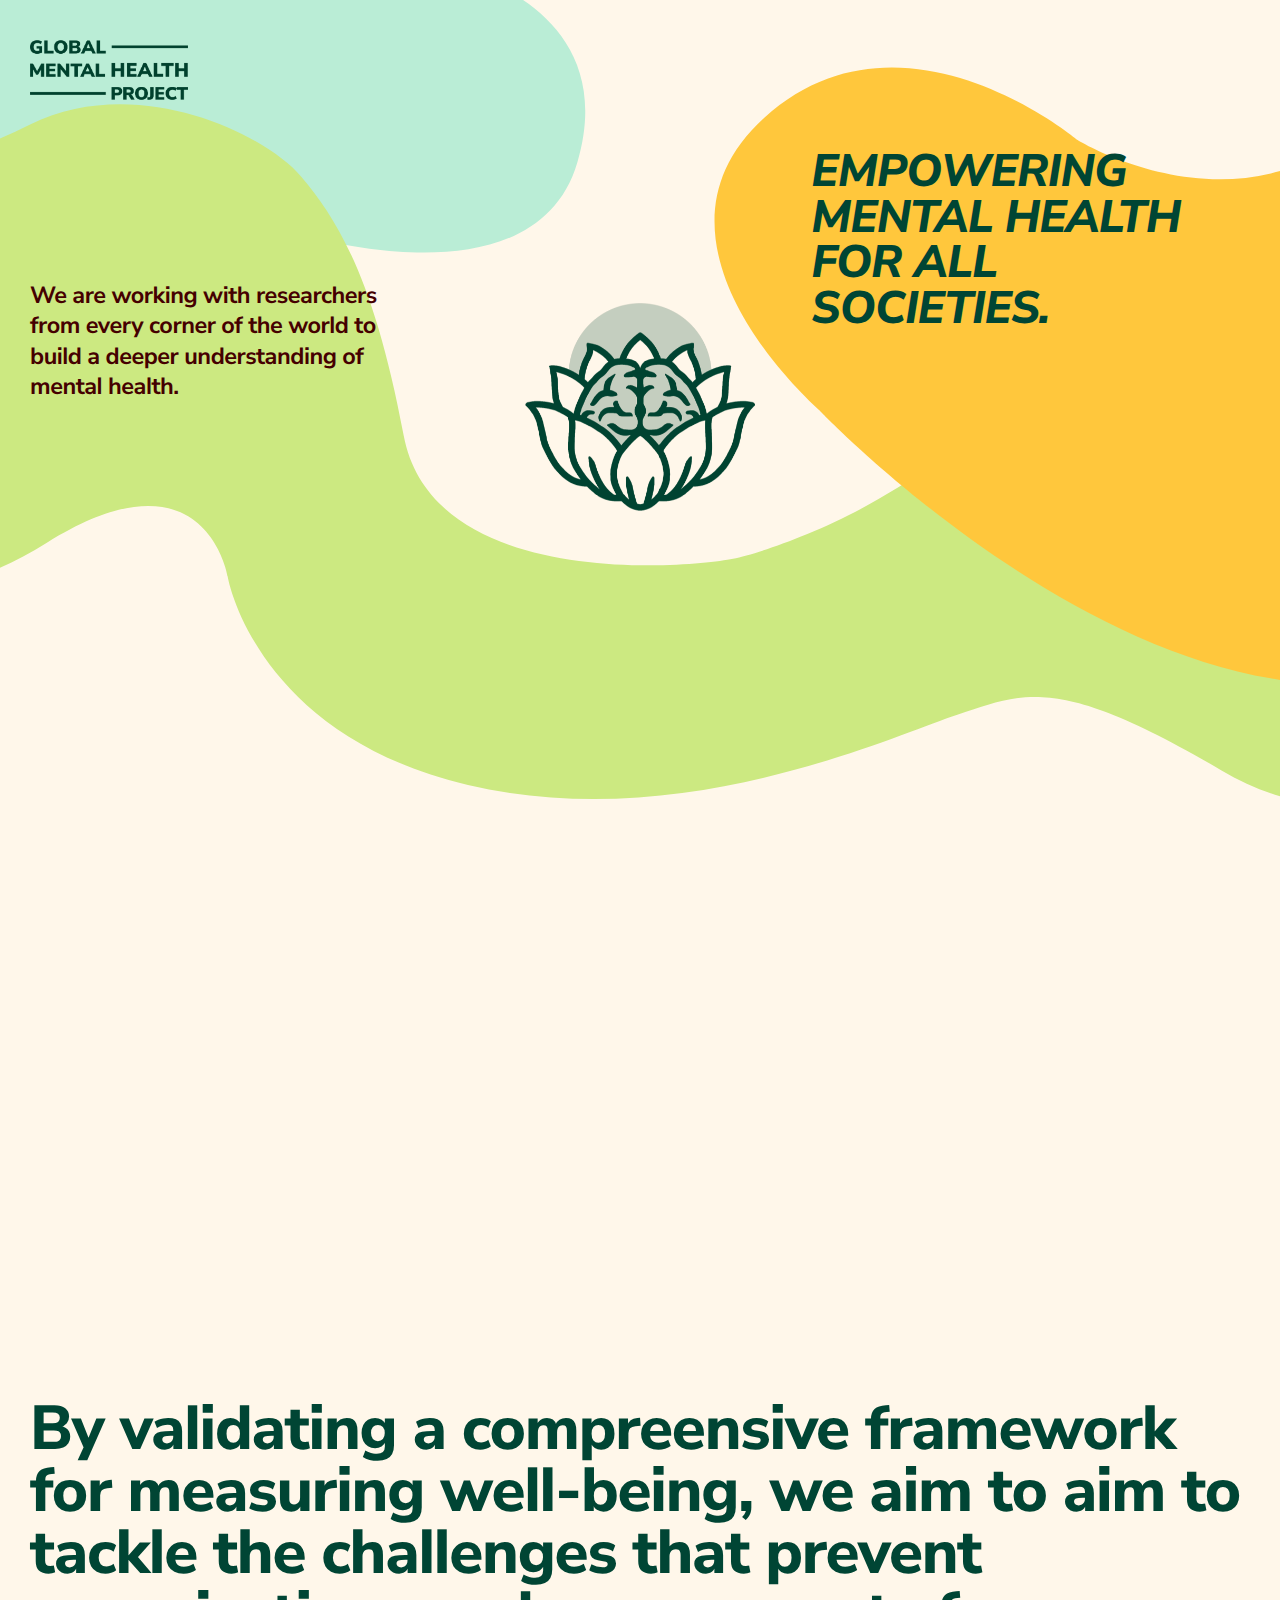
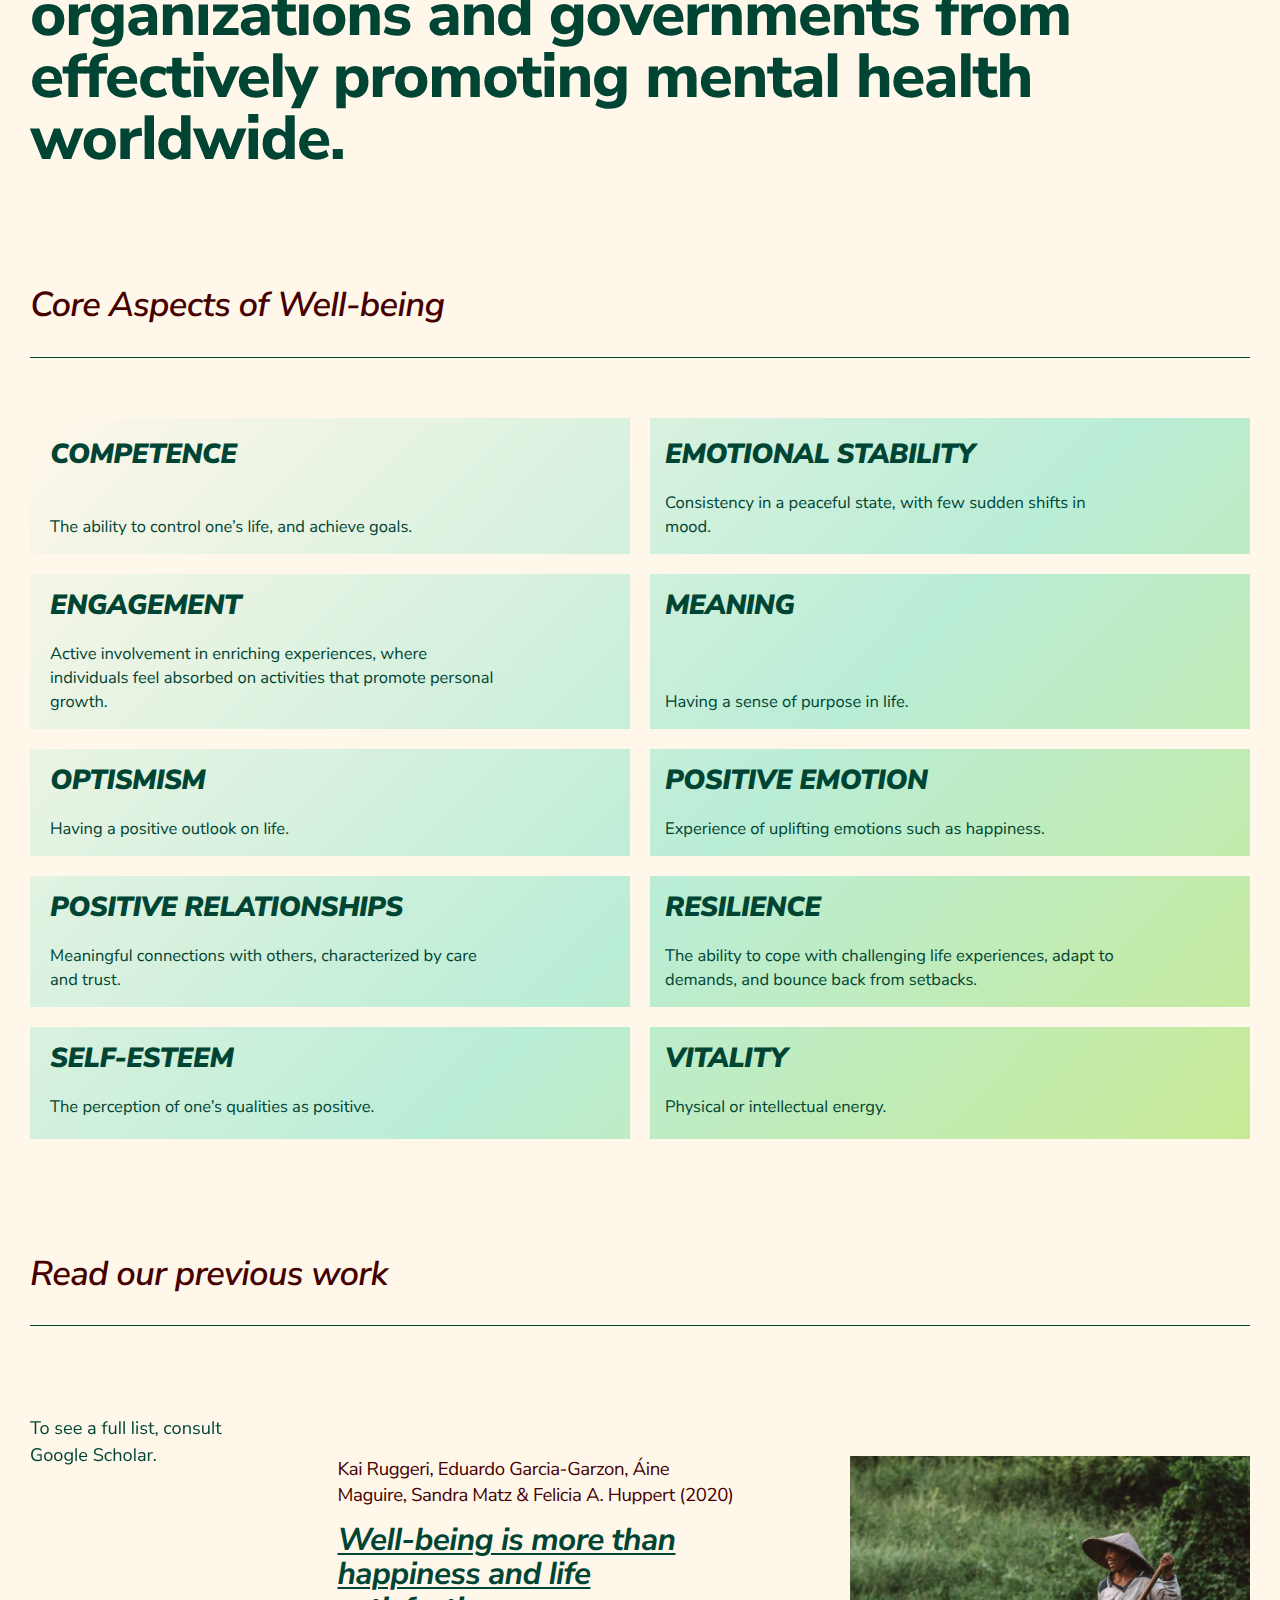
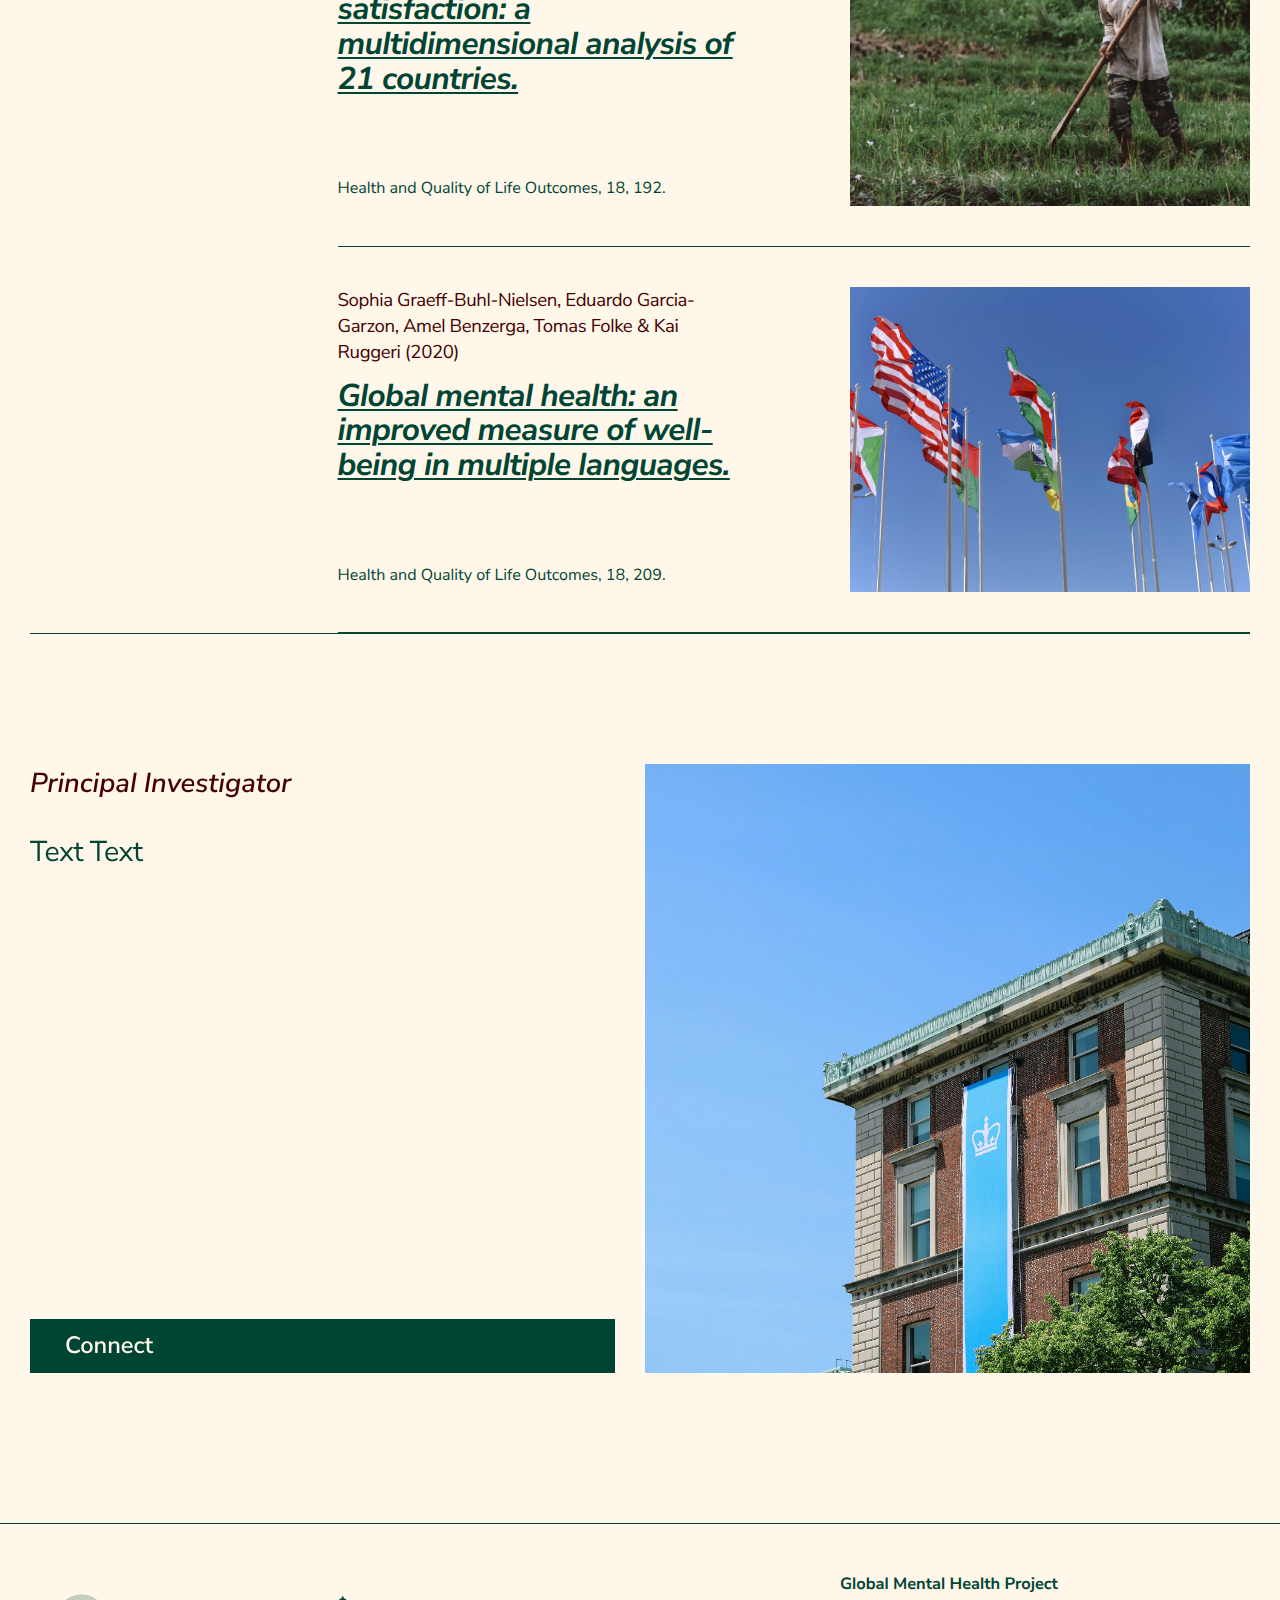
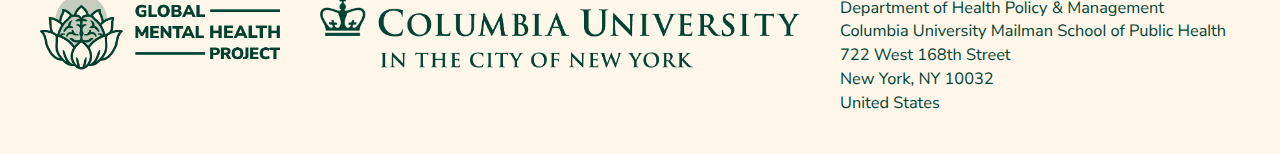
==== index.html @ bcd3b8a6 "Add files via upload" ====
<!DOCTYPE html>
<html lang="en">
<head>
<meta charset="UTF-8">
<meta name="viewport" content="width=device-width, initial-scale=1.0">
<title>GMH Project</title>
<link rel="icon" type="image/x-icon" href="favicon.ico">
<link rel="stylesheet" href="https://stackpath.bootstrapcdn.com/bootstrap/4.5.2/css/bootstrap.min.css">
<link rel="preconnect" href="https://fonts.googleapis.com">
<link rel="preconnect" href="https://fonts.gstatic.com" crossorigin>
<link href="https://fonts.googleapis.com/css2?family=Nunito+Sans:ital,opsz,wght@0,6..12,200..1000;1,6..12,200..1000&display=swap" rel="stylesheet">

<style>
a, art, body, div, figure, footer, h1, h2, header, html, img, li, nav, p, section, span, strong, ul, video {
    border: 0;
    font: inherit;
    font-size: 100%;
    margin: 0;
    padding: 0;
    vertical-align: baseline;
}

art, figure, footer, header, img, nav, section {
    display: block;
}

video {
    *zoom: 1;
    max-width: 100%;
    display: inline-block;
    *display: inline;
}

svg:not(:root) {
    overflow: hidden;
}

body {
    line-height: 1;
}

strong {
    font-weight: 700;
}

ul {
    list-style: none;
}

a {
    color: #004534;
    text-decoration: none;
}

a:hover, a:focus {
    color: #82c7a8;
    text-decoration: none;
}

html {
    --mouse-x: 0;
    --mouse-y: 0;
    --scroll-y: 0;
}

@font-face {
    font-display: auto;
    font-family: "Nunito Sans", sans-serif;
    font-style: normal;
    font-weight: 400;
}

@font-face {
    font-display: auto;
    font-family: "Nunito Sans", sans-serif;
    font-style: italic;
    font-weight: 400;
}

@font-face {
    font-display: auto;
    font-family: "Nunito Sans", sans-serif;
    font-style: normal;
    font-weight: 700;
}

@font-face {
    font-display: auto;
    font-family: "Nunito Sans", sans-serif;
    font-style: italic;
    font-weight: 700;
}

.visually-hidden {
    overflow: hidden;
    clip: rect(0 0 0 0);
    border: 0;
    height: 1px;
    margin: -1px;
    padding: 0;
    position: absolute;
    width: 1px;
}

.themew,
:root {
    --c-bg-light: #ebeae3;
    --c-bg: #fff;
    --c-border-dark: #000;
    --c-border-light: #e5e5e5;
    --c-border: #d1d1d1;
    --c-text-rbg: 0, 0, 0;
    --c-pop: #ea3d3e;
    --c-text-light: rgba(0, 0, 0, 0.54);
    --c-text-light-large: rgba(0, 0, 0, 0.42);
    --c-text: #000;
    --c-error: #ea3d3e;
}

:root {
    --rotation: 0deg;
}

*,
:after,
:before {
    box-sizing: border-box;
}

*::selection {
    color: var(--c-bg);
    background: var(--c-text);
    text-shadow: none;
}

*::-moz-selection {
    color: var(--c-bg);
    background: var(--c-text);
    text-shadow: none;
}

body {
    font-feature-settings: "ss02";
    -webkit-font-smoothing: antialiased;
    text-rendering: geometricPrecision;
    color: #004534;
    font-family: "Nunito Sans", sans-serif;
    font-size: 16px;
    line-height: 1.45;
    font-weight: 400;
}

@media (min-width: 400px) and (max-width: 1999px) {
    body {
        font-size: calc(15px + 0.25vw);
    }
}

@media (min-width: 2000px) {
    body {
        font-size: 20px;
    }
}

a[data-type="external"] {
    cursor: ne-resize;
}

.base {
    background-color: #fff7ea;
    display: -ms-flexbox;
    display: flex;
    min-height: 100vh;
    -ms-flex-direction: column;
    flex-direction: column;
    position: relative;
}

#content {
    flex-grow: 1;
    -ms-flex-positive: 1;
    outline: 0;
}

.imgi {
    width: 100%;
}

.bold_text {
    position: relative;
}

.bold_text > :last-child {
    margin-bottom: 0;
}

@media (min-width: 768px) {
    .bold_text {
        position: relative;
    }
}

.paper_sec{
    padding-left: 30px;
    padding-right: 30px;
    padding-top: 90px;
    padding-bottom: 130px;
}

@media (min-width: 768px) {
    .paper_sec{
        padding-left: 30px;
        padding-right: 30px;
    }
}

.paper_wrap {
    border-bottom: 1px solid #004534;
    margin-bottom: 10px;
    position: relative;
}

@media (min-width: 1070px) {
    .paper_wrap {
        display: grid;
        -ms-flex-align: start;
        align-items: flex-start;
        -moz-column-gap: 10px;
        column-gap: 10px;
        grid-template-columns: repeat(12, 1fr);
    }
}

.textmore {
    margin-bottom: 60px;
}

@media (min-width: 1070px) {
    .textmore {
        grid-column: 1 / span 2;
        height: -webkit-fit-content;
        height: -moz-fit-content;
        height: fit-content;
        margin-bottom: 0;
        position: sticky;
        position: -webkit-sticky;
        top: 20px;
    }
}

.footer {
    --c-bg-light: hsla(0, 0%, 100%, 0.18);
    --c-bg: #fff7ea;
    --c-border-light: hsla(0, 0%, 100%, 0.18);
    --c-border: hsla(0, 0%, 100%, 0.18);
    --c-border-dark: #004534;
    --c-text-light-large: hsla(0, 0%, 100%, 0.36);
    --c-text-rbg: 255, 255, 255;
    --c-error: #ffe72d;
    align-items: stretch;
    background-color: var(--c-bg);
    display: flex;
    flex-direction: column;
    padding: 28px 20px 30px;
    position: relative;
    margin-top: 150px;
    border-top: 1px solid var(--c-border-dark);
}

@media (min-width: 768px) {
    .footer {
        padding-bottom: 30px;
        padding-left: 30px;
        padding-right: 30px;
        padding-top: 38px;
    }
}

.footer_bottom {
    display: grid;
    padding-top: 15px;
    row-gap: 10px;
    width: 100%;
    grid-template-columns: 1fr 2fr minmax(400px, 1fr);
    gap: 40px;
    padding: 10px;
}

.grid-item {
}

.header {
    color: var(--c-text);
    font-family: "Nunito Sans", sans-serif;
    font-size: 16px;
    font-weight: 400;
    left: 0;
    line-height: 1.3;
    position: absolute;
    right: 0;
    top: 0;
    z-index: 20;
}

@media (min-width: 400px) and (max-width: 1999px) {
    .header {
        font-size: calc(15.75px + 0.0625vw);
    }
}

@media (min-width: 2000px) {
    .header {
        font-size: 17px;
    }
}

.headerx_inner {
    padding-left: 20px;
    padding-right: 20px;
    padding-top: 30px;
}

@media (min-width: 768px) {
    .headerx_inner {
        padding-left: 30px;
        padding-right: 30px;
    }
}

@media (min-width: 600px) {
    .headerx_inner {
        padding-top: 40px;
    }
}

.lim {
    height: 100%;
    width: 100%;
    object-fit: cover;
    transition: opacity 0.4s cubic-bezier(0.16, 1, 0.3, 1);
}

@media (prefers-reduced-motion: reduce) {
    .lim {
        transition: none;
    }
}

.lim.llod {
    opacity: 1;
}

.lim__wrapper {
    position: relative;
    overflow: hidden;
    line-height: 0;
}

.lim__wrapper .lim {
    position: absolute;
    top: 0;
    right: 0;
    bottom: 0;
    left: 0;
    width: 100%;
    height: 100%;
}

.lim_pcont {
    display: block;
    width: 100%;
    background-color: var(--c-bg-light);
    pointer-events: none;
    transition: opacity 0.4s cubic-bezier(0.16, 1, 0.3, 1);
}

@media (prefers-reduced-motion: reduce) {
    .lim_pcont {
        transition: none;
    }
}

.logo {
    display: flex;
    color: var(--c-pop);
    line-height: 1;
}

.lantop {
    padding-left: 20px;
    padding-right: 20px;
    padding-top: 190px;
}

@media (min-width: 1070px) {
    .lantop {
        padding-top: 190px;
    }
}

@media (min-width: 1371px) {
    .lantop {
        padding-left: 30px;
        padding-right: 30px;
    }

    .lantop.no-overline {
        padding-top: 110px;
        background-image: url(./your-image.svg);
        background-repeat: no-repeat;
        background-attachment: scroll;
        background-size: 100vw;
    }
}

@media (max-width: 1370px) {
    .lantop {
        padding-left: 30px;
        padding-right: 30px;
    }

    .lantop.no-overline {
        padding-top: 130px;
        background-image: url(./your-image.svg);
        background-repeat: no-repeat;
        background-attachment: scroll;
        background-position: center;
        -webkit-background-size: cover;
    }
}

.lantop_grid {
    align-items: flex-start;
    display: flex;
    flex-direction: column;
}

@media (min-width: 1070px) {
    .lantop_grid {
        align-items: start;
        column-gap: 10px;
        display: grid;
        grid-template-columns: repeat(13, 1fr);
    }
}

.lantop_left {
    display: flex;
    flex-direction: column;
    width: 95%;
}

@media (min-width: 1070px) {
    .lantop_left {
        grid-column: 8 / span 6;
        padding-top: 0px;
    }
}

.lantop_title {
    color: #004534;
    font-family: "Nunito Sans", sans-serif;
    font-size: 288%;
    font-weight: 800;
    letter-spacing: -0.02em;
    line-height: 1;
    padding-bottom: 5px;
    font-style: italic;
}

@media (min-width: 400px) and (max-width: 1380px) {
    .lantop_title {
        font-size: 275%;
    }
}

@media (min-width: 2000px) {
    .lantop_title {
        font-size: 331%;
    }
}

.lantop_right {
    display: flex;
    flex-direction: column;
    width: 80%;
}

@media (min-width: 1070px) {
    .lantop_right {
        grid-column: 1 / span 6;
        padding-top: 25%;
    }
}

.lantop_subtitle {
    font-family: "Nunito Sans", sans-serif;
    font-size: 155%;
    font-weight: 700;
    letter-spacing: -0.02em;
    line-height: 1.3;
    width: 90%;
    color: #450000;
}

@media (min-width: 400px) and (max-width: 1999px) {
    .lantop_subtitle {
        font-size: calc(15.5px + 0.625vw);
        padding-top: 29px;
    }
}

@media (min-width: 2000px) {
    .lantop_subtitle {
        font-size: 35px;
    }
}

@media (min-width: 768px) {
    .lantop_subtitle {
        width: 80%;
    }
}

@media (min-width: 1070px) {
    .lantop_subtitle {
        padding-top: 0.4em;
        width: 100%;
    }
}

.lantop_figure {
    margin-top: 0px;
}

@media (min-width: 768px) {
    .lantop_figure {
        margin-top: 3%;
    }
}

.lantop_img-wrapper {
    aspect-ratio: 16 / 9;
}

.paper_link {
    column-gap: 10px;
    display: flex;
    flex-direction: column;
    padding-bottom: 40px;
    padding-top: 40px;
    border-bottom: 1px solid #004534;
}

@media (min-width: 768px) {
    .paper_link {
        align-items: center;
        grid-template-columns: repeat(9, 1fr);
        display: grid;
        row-gap: 80px;
    }
}


.paper_link2 {
    column-gap: 10px;
    display: flex;
    flex-direction: column;
    padding-bottom: 40px;
    padding-top: 40px;
    border-bottom: 1px solid #004534;
}

@media (min-width: 768px) {
    .paper_link2 {
        align-items: center;
        grid-template-columns: repeat(9, 1fr);
        display: grid;
        row-gap: 80px;
    }
}

.journ_img-wrapper {
    grid-row: 1 / span 2;
    grid-column: 6 / span 4;
    height: 100%;
}

.journ_img {
    transition: transform 0.4s cubic-bezier(0.16, 1, 0.3, 1);
}

@media (prefers-reduced-motion: reduce) {
    .journ_img {
        transition: none;
    }
}

.paper_link:focus .journ_img,
.paper_link:hover .journ_img {
    transform: scale(1.05);
}

.paper_link2:focus .journ_img,
.paper_link2:hover .journ_img {
    transform: scale(1.05);
}

.authors_cont.highlight {
    margin-top: 25px;
}

@media (min-width: 768px) {
    .authors_cont {
        grid-column: 1 / span 6;
    }

    .authors_cont.highlight {
        grid-column: 1 / span 4;
        grid-row-start: 1;
        margin-top: 0;
        margin-bottom: auto;
    }
}

.authors {
    color: #450000;
    font-family: "Nunito Sans", sans-serif;
    font-size: 15px;
    letter-spacing: -0.02em;
    font-weight: 400;
    line-height: 1.4;
    padding-bottom: 15px;
}

@media (min-width: 2000px) {
    .authors {
        font-size: 26px;
    }
}

.paper_title {
    color: #004534;
    font-family: "Nunito Sans", sans-serif;
    font-size: 28px;
    font-weight: 700;
    letter-spacing: -0.02em;
    line-height: 1.1;
    text-decoration-color: rgba(0, 0, 0, 0);
    text-underline-offset: 0.1em;
    text-decoration: underline;
    transition: text-decoration-color 0.4s cubic-bezier(0.16, 1, 0.3, 1);
    font-style: italic;
    text-decoration-thickness: 2px;
}

@media (min-width: 400px) and (max-width: 1999px) {
    .paper_title {
        font-size: calc(25px + 0.75vw);
    }
}

@media (min-width: 2000px) {
    .paper_title {
        font-size: 40px;
    }
}

@media (prefers-reduced-motion: reduce) {
    .paper_title {
        transition: none;
    }
}

.paper_link:focus .paper_title,
.paper_link:hover .paper_title {
    text-decoration-color: currentColor;
}

.paper_link2:focus .paper_title,
.paper_link2:hover .paper_title {
    text-decoration-color: currentColor;
}

.journal_n {
    display: flex;
    flex-direction: row;
    margin-top: 60px;
}

@media (min-width: 768px) {
    .journal_n {
        flex-direction: column;
        grid-column: 8 / span 2;
        margin-top: 0;
    }

    .journal_n.highlight {
        grid-column: 1 / span 4;
        grid-row-start: 2;
        margin-top: auto;
    }
}

/* Eve Tease Info Location */
.journal {
    color: #004534;
    font-family: "Nunito Sans", sans-serif;
    font-size: 18px;
    line-height: 1.45;
    font-weight: 400;
}

@media (min-width: 400px) and (max-width: 1999px) {
    .journal {
        font-size: calc(14.5px + 0.125vw);
    }
}

@media (min-width: 2000px) {
    .journal {
        font-size: 18px;
    }
}

.journal {
    margin-right: 60px;
}

@media (min-width: 768px) {
    .journal {
        margin-right: 0;
        margin-bottom: 5px;
    }
}

.wellb {
    padding-left: 20px;
    padding-right: 20px;
    padding-top: 80px;
    margin-top: 65px;
}

@media (min-width: 1070px) {
    .wellb {
        padding-top: 80px;
    }
}

@media (min-width: 768px) {
    .wellb {
        padding-left: 30px;
        padding-right: 30px;
    }
}

.wellb_content {
    border-bottom: 1px solid #004534;
    padding-bottom: 30px;
}

@media (min-width: 1070px) {
    .wellb_content {
        align-items: end;
        column-gap: 10px;
        display: grid;
        grid-template-columns: repeat(12, 1fr);
    }
}

.wellb_hf {
    display: flex;
    flex-direction: column;
}

@media (min-width: 768px) {
    .wellb_hf {
        grid-column: 1 / span 7;
    }
}

.wellb_more {
    color: #450000;
    font-family: "Nunito Sans", sans-serif;
    font-size: 28px;
    font-weight: 600;
    letter-spacing: -0.02em;
    line-height: 1.2;
    font-style: italic;
}

@media (min-width: 400px) and (max-width: 1999px) {
    .wellb_more {
        font-size: calc(25px + 0.75vw);
    }
}

@media (min-width: 2000px) {
    .wellb_more {
        font-size: 28px;
    }
}


.rect_content {
    display: flex;
    display: -ms-flexbox;
    -ms-flex-direction: column;
    flex-direction: column;
    margin-top: 65px;
    row-gap: 10px;
    background: linear-gradient(-45deg, #fff7ea, #f9bdac, #ffc73b, #f5e65b, #f9cddc, #cce981, #baedd6, #fff7ea);
    background-size: 400% 400%;
    animation: gradient 15s ease infinite;
}

@keyframes gradient {
  0% {
    background-position: 0% 50%;
  }
  50% {
    background-position: 100% 50%;
  }
  100% {
    background-position: 0% 50%;
  }
}

@media(min-width: 1381px) {
    .rect_content {
        display:grid;
        gap: 10px;
        grid-template-columns: repeat(5,1fr)
    }
}

@media(max-width: 1380px) {
    .rect_content {
        display:grid;
        gap: 10px;
        grid-template-columns: repeat(2,1fr)
    }
}

.rect_area {
    display: -ms-flexbox;
    display: flex;
    -ms-flex-direction: column;
    flex-direction: column;
    padding: 20px;
    outline: 15px solid #fff7ea;
}

@media(min-width: 768px) {
    .rect_area {
        padding:30px
    }
}

.rect_area_text,.rect_area_title {
    max-width: 500px;
    width: 90%
}

.rect_area_text a,.rect_area_title a {
    text-decoration: underline
}

@media(min-width: 1070px) {
    .rect_area_text,.rect_area_title {
        width:80%
    }
}

.bimg-wrapper,.bimage {
    height: 100%
}

.rect_area_title {
    color: #004534;
    font-family: "Nunito Sans", sans-serif;
    font-size: 28px;
    letter-spacing: -.02em;
    line-height: 1.2;
    font-weight: 900;
    text-transform: uppercase;
    font-style: italic;
    margin-bottom: auto;

}

@media(min-width: 400px)and (max-width:1999px) {
    .rect_area_title {
        font-size:calc(25px + .75vw)
    }
}

@media(min-width: 2000px) {
    .rect_area_title {
        font-size:calc(25px + .75vw)
    }
}

@media(min-width: 1070px) {
    .rect_area_title {
    }
}

.rect_area_text {
    color: #004534;
    font-family: "Nunito Sans", sans-serif;
    font-size: 16px;
    font-weight: 400;
    line-height: 1.45;
    margin-top: 20px
}

@media(min-width: 400px)and (max-width:1999px) {
    .rect_area_text {
        font-size:calc(15.75px + .0625vw)
    }
}

@media(min-width: 2000px) {
    .rect_area_text {
        font-size:17px
    }
}

.container_lotus {
        position: relative;
        overflow: visible; 
        padding-bottom: 5%;
        display: flex;
        justify-content: center; 
        align-items: flex-start;
        padding-top: calc(10px + 8.1vw);
    }

.container_lotus2 {
        display: none;
    }

@media(max-width: 1533px) {
    .lantop_figure {
        margin-top: 0px;
    }
    .wellb {
        margin-top: 35px;
    }
    .rect_content {
        margin-top: 40px;
    }
    .rect_area_title {
        font-size: calc(18px + .75vw);
    }

    .rect_area {
        padding: 20px;
    } 
    .authors {
        font-size: calc(9px + .75vw);
    }
    .paper_title {
        font-size: calc(22px + .75vw);
    }

    .lantop.no-overline {
        padding-top: 160px;
    }
} 

@media(max-width: 1380px) {
    .paper_sec{
        padding-bottom: 100px;

    }

    .lantop_figure {
        margin-top: -15px;
    }
    .higlight_text_bold {
        margin-top: 85px;
    }
    .wellb {
        margin-top: 35px;
    }
    .rect_content {
        margin-top: 40px;
    }
    .authors {
        font-size: calc(9px + .75vw);
    }
    .paper_title {
        font-size: calc(22px + .75vw);
    }

    .lantop.no-overline {
        padding-top: 150px;
    }

    .footer_bottom-links {
        flex-direction: column;
    }
    .lantop.no-overline {
        background-image: url(./your-image2.svg);
        background-position: top;
        background-size: 100vw;
    }
    .container_lotus {
        padding-bottom: 0px;
        padding-top: calc(0px + 6vw);

    }
    .element-lotus {
        height: 360px;
    }
    .lantop_title {
        padding-left: 10%;
        font-size: 250%;
    }
    

}

@media(max-width: 990px) {

.lantop_figure {
    margin-top: 0px;
}

.lantop_left {
    width: 100%;
    margin-top: 0px;
}
.lantop_title {
    padding-left: 0px;
}
.container_lotus {
    padding-top: 0px;
    padding-bottom: 0px;
    display: none !important;
}
.container_lotus2 {
    padding-top: 0px;
    padding-bottom: 0px;
    display: initial;
    margin-left: auto;
    margin-right: auto;
}
.element-lotus {
    width: calc(18vw);
    height: 258px;

}

.paper_sec{
    padding-top: 56px;

}

.lantop_grid {
    align-items: normal;
    flex-direction: column-reverse;
}
.lantop.no-overline {
    padding-top: 5px;
}
.lantop_right {
    width:100%;
    margin-bottom: 67px;
    margin-top: -2px;
}

.lantop.no-overline {
    background-image: url(./your-image2.svg);
}

}

.animation {
    backface-visibility: hidden;
    will-change: transform;
    transition: transform .6s ease-in-out;
    animation-duration: 8s !important;
    animation-iteration-count: infinite;
    animation-timing-function: ease-in-out;
    animation-delay: 1.2s;
    transition-delay: .3s !important;
    vertical-align: top;
    display: block;
    position: relative;
}

.element-lotus {
    z-index: 2;
    width: calc(18vw);
}

.element-lotus2 {
}

@media(max-width: 1440px) {
    .element-lotus2  {
        width:100%;
    }
}

@media(max-width: 1149px) {
    .element-lotus2  {
        
    }

    .footer_bottom  {
        
    grid-template-columns: 1fr 1fr;
}
}

@media(max-width: 1178px) {
    .element-lotus2  {
        width: calc(50vw);
        
    }

    .footer_bottom  {
        
    display: block;
    margin-bottom: 30px;

}
.grid-item  {
        
    padding-top: 30px;
    text-align: center;
        
    }
}

.element-lotus.active {
    animation-name: floating;
    animation-duration: 7s;
    animation-iteration-count: infinite;
    animation-timing-function: ease-in-out;
    transform: none; 
}
.animation.right {

}
.animation.active {
    opacity: 1;
}
@media (min-width: 1700px) {
    .banner-animation .right {
    }
}

.footer_content-bottom {
    font-size: 90%;
}

.ct-block {
    -ms-flex-align: start;
    align-items: start;
    grid-column-gap: 10px;
    display: grid;
    grid-template-columns: repeat(2,1fr);
    margin-bottom: var(--block-spacing-mobile);
    margin-top: var(--block-spacing-mobile);
    z-index: 2;
    position: relative;
    margin-top: 0px;
}


.ct-block:first-child {
    margin-top: 0
}
.ct-blockb:first-child {
    margin-top: 0
}
.ct-block:last-child {
    margin-bottom: 0
}
	.ct-blockb:last-child {
    margin-bottom: 0
}

.ct-block.alignbleed,.ct-block.alignfull,.ct-block.alignleft,.ct-block.alignright,.ct-block.aligntext {
    clear: both
}

.ct-block.alignbleed {
    margin-left: -20px;
    margin-right: -20px;
    max-width: none;
    position: relative
}

@media(min-width: 768px) {
    .ct-block.alignbleed {
        margin-left:-30px;
        margin-right: -30px
    }
}

.ct-block.alignfull {
    max-width: none;
    position: relative;
    padding-left: 30px;
    padding-right: 30px;
    padding-top: 20px;
    margin-bottom:0px;
    margin-top: 0px;
    color: #004534;
}
.ct-block.alignfulla {
    max-width: none;
    position: relative;
    margin-bottom:0px;
}

.ct-block.alignfullb {
    max-width: none;
    position: relative;
    padding-left: 30px;
    padding-right: 30px;
    padding-top: 50px;
    padding-bottom: 100px;
    background-color: #fff7ea;
    margin-bottom:0px;
}
.ct-block.alignfullb>* {
    grid-column-end: 3;
    grid-column-start: 1
}
.ct-block.alignfull>* {
    grid-column-end: 3;
    grid-column-start: 1
}

@media(min-width: 1070px) {
    .ct-block.alignfull>* {
        grid-column-end:13;
        grid-column-start: 1
    }
}
@media(max-width: 755px) {
.ct-block.alignfull {
	padding-top: 50px;
        padding-bottom: 70px;
	padding-left: 21px;
	padding-right:21px;
}
	}
    

@media (max-width: 700px) {
    .element-lotus {
        width: calc(22vw);
        height: 195px;

    }
    .higlight_text_bold {
        margin-top: 60px;

    }
    .wellb {
        margin-top: 0px;
        padding-top: 9px;

    }
    .ct-block.alignfull {
        padding-top: 11px;

    }
    .paper_sec{
        padding-top: 35px;
        padding-bottom: 70px;

    }
    .authors {
        font-size: calc(12px + .75vw);

    }
    .footer {
        margin-top: 40px;
    }

}


.bconnet {
    margin-right: 40px;
    position: relative;
    -ms-transform: translateX(15px);
    transform: translateX(15px);
    transition: transform .4s cubic-bezier(.16,1,.3,1);
    z-index: 1;
    padding-left: 10px;

}

@media(prefers-reduced-motion:reduce) {
    .bconnet {
        transition: none
    }
}

.bconnectlink:focus .bconnet,.bconnectlink:hover .bconnet {
    -ms-transform: translateX(0);
    transform: translateX(0)
}


.bconnectlinks {

}

@media(min-width: 1070px) {
    .bconnectlinks {
        margin-right:20px;
        margin-top: auto
    }
}

.bconnectlinks.one-link {
    border-top: 0
}

.bconnectlink {
    -ms-flex-align: baseline;
    align-items: baseline;
    border-bottom: 0px solid var(--c-text);
    color: #fff7ea;
    display: -ms-flexbox;
    display: flex;
    font-family: "Nunito Sans", sans-serif;
    font-size: 150%;
    font-weight: 600;
    line-height: 1.45;
    padding: 10px;
    position: relative;
    transition: background-color .4s cubic-bezier(.16,1,.3,1),color .4s cubic-bezier(.16,1,.3,1);
    background-color: #004534;
}

@media(prefers-reduced-motion:reduce) {
    .bconnectlink {
        transition: none
    }
}

@media(min-width: 400px)and (max-width:1999px) {
    .bconnectlink {
        font-size:130%
    }
}

@media(min-width: 2000px) {
    .bconnectlink {
        font-size:130%
    }
}

.bconnectlink:after {
    background-color: #baedd6;
    bottom: -1px;
    content: "";
    left: 0;
    position: absolute;
    right: 0;
    top: -1px;
    -ms-transform: scaleY(0);
    transform: scaleY(0);
    -ms-transform-origin: center bottom;
    transform-origin: center bottom;
    transition: transform .4s cubic-bezier(.16,1,.3,1);
    z-index: 0
}

@media(prefers-reduced-motion:reduce) {
    .bconnectlink:after {
        transition: none
    }
}

.bconnectlink:focus,.bconnectlink:hover {
    color: #004534;
}

.bconnectlink:focus:after,.bconnectlink:hover:after {
    -ms-transform: scaleY(100%);
    transform: scaleY(100%)
}

.bconnectlink-text {
    margin-right: 40px;
    position: relative;
    -ms-transform: translateX(15px);
    transform: translateX(15px);
    transition: transform .4s cubic-bezier(.16,1,.3,1);
    z-index: 1;
    padding-left: 10px;

}

@media(prefers-reduced-motion:reduce) {
    .bconnectlink-text {
        transition: none
    }
}

.bconnectlink:focus .bconnectlink-text,.bconnectlink:hover .bconnectlink-text {
    -ms-transform: translateX(0);
    transform: translateX(0)
}

.textpi {
    color: var(--c-text);
    font-family: "Nunito Sans", sans-serif;
    font-size: 90%;
    font-weight: 400;
    letter-spacing: -.02em;
    margin-bottom: 65px;
    line-height: 1.3;
    margin-top: 35px;
    color: #004534;

}

@media(min-width: 400px)and (max-width:1999px) {
    .textpi {
        font-size:calc(19px + .75vw)
    }
}

@media(min-width: 2000px) {
    .textpi {
        font-size:35px
    }
}

@media(min-width: 1070px) {
    .textpi {
        margin-bottom:120px;
        max-width: 600px;
        width: 80%;
        margin-top: 30px;
    }
}


.textpi_title {
    color: #450000;
    font-family: "Nunito Sans", sans-serif;
    font-size: 28px;
    font-weight: 600;
    line-height: 1.45;
    font-style: italic;
}

@media(min-width: 400px)and (max-width:1999px) {
    .textpi_title {
        font-size:150%
    }
}

@media(min-width: 2000px) {
    .textpi_title {
        font-size:150%
    }
}

.bpi_lef {
    display: -ms-flexbox;
    display: flex;
    flex-direction: column;
    -ms-flex-direction: column;
    margin-bottom: 20px
}

@media(min-width: 768px) {
    .bpi_lef {
        margin-bottom:30px
    }
}

@media(min-width: 1070px) {
    .bpi_lef {
        margin-bottom:0
    }
}


.bpi_area {
    display: -ms-flexbox;
    display: flex;
    -ms-flex-direction: column;
    flex-direction: column
}

@media(min-width: 1070px) {
    .bpi_area {
        -moz-column-gap:10px;
        column-gap: 10px;
        display: grid;
        grid-template-columns: repeat(2,1fr)
    }
}


.paper_grid {
    display: -ms-flexbox;
    display: flex;
    -ms-flex-direction: column;
    flex-direction: column;
    gap: 10px
}

.paper_grid.list {
    gap: 0
}

@media(min-width: 600px) {
    .paper_grid {
        grid-gap:10px;
        display: grid;
        grid-template-columns: repeat(2,1fr)
    }

    .paper_grid.list {
        display: -ms-flexbox;
        display: flex;
        -ms-flex-direction: column;
        flex-direction: column;
        gap: 0
    }
}

@media(min-width: 1070px) {
    .paper_grid {
        grid-column:4/span 9
    }
}

@media(min-width: 1200px) {
    .paper_grid {
        grid-template-columns:repeat(3,1fr)
    }
}

.textmore_t:not(:first-child) {
    margin-top: 25px
}


.higlight_text_bold-link:focus.default,.higlight_text_bold-link:hover.default {
    --c-bg-light: #ea3d3e;
    --c-bg: #baedd6;
    --c-text: #0045348;
    --c-pop: #fab066;
    --c-border-dark: #ffc7c8;
    --c-border: rgba(234,61,62,.5);
    --c-border-light: rgba(234,61,62,.2);
    --c-text-light: rgba(255,199,200,.69);
    -webkit-text-decoration-color: var(--c-bg-light);
    text-decoration-color: var(--c-bg-light)
}

.higlight_text_bold-link:focus.starter,.higlight_text_bold-link:hover.starter {
    --c-bg-light: #84a873;
    --c-bg: #cde982;
    --c-text: #004534;
    --c-pop: #fab066;
    --c-border-dark: #c1f4a8;
    --c-border: rgba(132,168,115,.5);
    --c-border-light: rgba(132,168,115,.2);
    --c-text-light: rgba(193,244,168,.66);
    -webkit-text-decoration-color: var(--c-bg-light);
    text-decoration-color: var(--c-bg-light)
}


@keyframes floating {
    0% {
        transform: translate(0px, 0px);
    }
    50% {
        transform: translate(0px, -15px); 
    }
    100% {
        transform: translate(0px, 0px); 
    }
}

.higlight_text_bold {
    color: var(--c-text);
    font-size: 331%;
    color: #004534;
    font-family: "Nunito Sans", sans-serif;
    font-weight: 800;
    letter-spacing: -.02em;
    line-height: 1;
    margin-top:120px;

}

@media(min-width: 400px)and (max-width:1999px) {
    .higlight_text_bold {
        font-size:calc(30px + 2.5vw)
    }
}

@media(min-width: 2000px) {
    .higlight_text_bold {
        font-size:80px
    }
}

</style>
</head>
<body>

    <div class="base">
													
        <header class="header themew">
            <div class="headerx_inner">

        
                <nav class="headerx_main" aria-label="Primary">

                    
                    
                    <div class="headerx_logo">
                        <a class="logo" href="/" aria-current="page" data-loaded-3="">
            <span class="visually-hidden">Home</span>
<svg 
 xmlns="http://www.w3.org/2000/svg"
 xmlns:xlink="http://www.w3.org/1999/xlink"
 width="158px" height="60px">
<image  x="0px" y="0px" width="158px" height="60px"  xlink:href="[data-uri]" />
</svg>


        </a>
                    </div>
                    
                        
                </nav>
            </div>
        </header>
                                
                                <main id="content" tabindex="-1"> 	<div>
                
        <header class="lantop no-overline">
                <div class="lantop_grid ">
                

                    <div class="lantop_right ">
                        <h2 class="lantop_subtitle">We are working with researchers from every corner of the world to build a deeper understanding of mental health.</h2>

                                                    
                                </div>

                                <div class="container_lotus">
                                    <svg 
                                    xmlns="http://www.w3.org/2000/svg"
                                    xmlns:xlink="http://www.w3.org/1999/xlink"
                                    width="390px" height="409px" class="animation element-lotus right active">
                                   <image  x="0px" y="0px" width="390px" height="409px" class="animation element-lotus right active" xlink:href="[data-uri]" />
                                   </svg>

                                 </div>

                <div class="lantop_left ">
                    <h1 class="lantop_title">EMPOWERING <a class="higlight_text starter" data-loaded-3="">MENTAL HEALTH</a> FOR ALL SOCIETIES.</h1>


                </div>
                <div class="container_lotus2">
                    <svg 
                    xmlns="http://www.w3.org/2000/svg"
                    xmlns:xlink="http://www.w3.org/1999/xlink"
                    width="200px" height="409px" class="animation element-lotus right active">
                   <image  x="0px" y="0px" width="200px" height="409px" class="animation element-lotus right active" xlink:href="[data-uri]" />
                   </svg>

                 </div>
        
            </div>
            
        
            <figure class="lantop_figure">
                
          
                    
                <div class="lim__wrapper laz-video lim__wrapper--video lantop_img-wrapper">
            
                                
                  <video id="myVideo" width="100%" height="100%" muted="" playsinline="" loop="" data-poster="video.png" autoplay="" class="laz-video" src="p1.mp4" alt="" type="video/mp4">
                  </video>
                <script>
    document.addEventListener('DOMContentLoaded', function() {
        var video = document.getElementById('myVideo');
    
        video.addEventListener('click', function() { 
            if (video.paused) {
                video.play(); 
            } else {
                video.pause(); 
            }
        });
    
        var pauseButton = document.querySelector('.video-pause-button');
        if (pauseButton) {
            pauseButton.style.display = 'none';
        }
    });
    </script>
            
            
                </div></figure>    
                                    
 
            </header>

            
     			
                <art class="bold_text themew">
	
          
                    <section class="ct-block higlight_text_b alignfull">
                        <h1 class="higlight_text_bold">
                            By validating a compreensive framework for measuring <a class="higlight_text default">well-being</a>, we aim to aim to tackle the 
                            <a class="higlight_text default">challenges</a> that prevent organizations and governments from effectively promoting 
                            <a class="higlight_text default">mental health worldwide.</a>
                        </h1>
                    
            </section>       
                            
                    
            <header class="wellb">
                <div class="wellb_content">
                    <div class="wellb_hf">
                        <p class="wellb_more">Core Aspects of Well-being</p>
                    </div>
                        </div>
            </header>
            <section class="ct-block block-rect_areas alignfull">
					
                                <ul class="rect_content">
                                            <li class="rect_area">
                                    <h3 class="rect_area_title">Competence</h3>
                                    <div class="rect_area_text"><p>The ability to control one’s life, and achieve goals.</p></div>
                                </li>
                                            <li class="rect_area">
                                    <h3 class="rect_area_title">Emotional Stability</h3>
                                    <div class="rect_area_text"><p>Consistency in a peaceful state, with few sudden shifts in mood.</p></div>
                                </li>
                                            <li class="rect_area">
                                    <h3 class="rect_area_title">Engagement</h3>
                                    <div class="rect_area_text"><p>Active involvement in enriching experiences, where individuals feel absorbed on activities that promote personal growth.</p></div>
                                </li>
                                            <li class="rect_area">
                                    <h3 class="rect_area_title">Meaning</h3>
                                    <div class="rect_area_text"><p>Having a sense of purpose in life.</p></div>
                                </li>
                                            <li class="rect_area">
                                    <h3 class="rect_area_title">Optismism</h3>
                                    <div class="rect_area_text"><p>Having a positive outlook on life.</p></div>
                                </li>
                                            <li class="rect_area">
                                    <h3 class="rect_area_title">Positive Emotion</h3>
                                    <div class="rect_area_text"><p>Experience of uplifting emotions such as happiness.<br></p></div>
                                </li>
                                <li class="rect_area">
                                    <h3 class="rect_area_title">Positive Relationships</h3>
                                    <div class="rect_area_text"><p>Meaningful connections with others, characterized by care and trust.<br></p></div>
                                </li>
                                <li class="rect_area">
                                    <h3 class="rect_area_title">Resilience</h3>
                                    <div class="rect_area_text"><p>The ability to cope with challenging life experiences, adapt to demands, and bounce back from setbacks.<br></p></div>
                                </li>
                                <li class="rect_area">
                                    <h3 class="rect_area_title">Self-Esteem</h3>
                                    <div class="rect_area_text"><p>The perception of one’s qualities as positive.<br></p></div>
                                </li>
                                <li class="rect_area">
                                    <h3 class="rect_area_title">Vitality</h3>
                                    <div class="rect_area_text"><p>Physical or intellectual energy.<br></p></div>
                                </li>
                                    </ul>
                    </section>
                

                    <header class="wellb">
                        <div class="wellb_content">
                            <div class="wellb_hf">
                                <p class="wellb_more">Read our previous work</p>
                            </div>
                                </div>
                    </header>

                    <section class="paper_sec">
                        <div class="paper_wrap js-scroll-target">
                      
                          
                      
                      <div class="textmore"> 
                            <div class="textmore_t js--accordion" data-loaded-10="">
                      To see a full list, consult <a href="https://scholar.google.com/citations?user=u05dAdoAAAAJ&hl=en" target="_blank">Google Scholar</a>.
                      </div>
                        </div>
                      
                      
                          
                          <ul class="paper_grid list">
                                          
                                 

                      <li class="paper_cont"> 
                        <a href="https://link.springer.com/article/10.1186/s12955-020-01423-y" class="paper_link" target="_blank">
                                        
                        <div class="lim__wrapper journ_img-wrapper">
                    
                          
                            <img class="lim journ_img llod" src="pub1.jpg">
                    
                            <span class="lim_pcont" style="padding-top: 66.65%"></span>
                    
                              </div>
                                      <div class="authors_cont highlight">
                                                <p class="authors">Kai Ruggeri, Eduardo Garcia-Garzon, Áine Maguire, Sandra Matz &amp; Felicia A. Huppert (2020)</p>
                                
                                <h2 class="paper_title">Well-being is more than happiness and life satisfaction: a multidimensional analysis of 21 countries.</h2>
                            </div>
                            <div class="journal_n highlight">
                              <p class="journal">Health and Quality of Life Outcomes, 18, 192.</p>
                    
                            </div>
                        </a>
                    </li>
                    <li class="paper_cont"> 
                        <a href="https://link.springer.com/article/10.1186/s12955-020-01375-3" class="paper_link2" target="_blank">
                                        
                        <div class="lim__wrapper journ_img-wrapper">
                    
                          
                            <img class="lim journ_img llod" src="pub2.jpg">
                    
                            <span class="lim_pcont" style="padding-top: 66.65%"></span>
                    
                              </div>
                                      <div class="authors_cont highlight">
                                                <p class="authors">Sophia Graeff-Buhl-Nielsen, Eduardo Garcia-Garzon, Amel Benzerga, Tomas Folke &amp; Kai Ruggeri (2020)</p>
                                
                                <h2 class="paper_title">Global mental health: an improved measure of well-being in multiple languages.</h2>
                            </div>
                            <div class="journal_n highlight">
                              <p class="journal">Health and Quality of Life Outcomes, 18, 209.</p>
                    
                            </div>
                        </a>
                    </li>
                          
                              
                                </ul>
                        </div>
                      
                        
                      </section>

                    <section class="ct-block alignfull">
                        <div class="bpi_area">
                            <div class="bpi_lef">
                                                <div class="textpi_title">
                                        Principal Investigator
                                    </div>
                                
                                                <div class="textpi">
                                        Text Text
                                    </div>
                                
                                                <ul class="bconnectlinks">
                                                                <li>
                                                <a class="bconnectlink" href="" data-loaded-3="">
                                                    <span class="bconnet"> Connect</span>
                                                    
                                                </a>
                                            </li>
                                                               
                                                        </ul>
                                
                            </div>
                            <div>
                                                <figure class="bimage">
                                        
                    
                    
                      
                    
                            
                      
                        <div class="limg_wrapper bimg-wrapper">
                    
                          
                            <img class="imgi" data-srcset="columbia.jpg" data-src="columbia.jpg" src="columbia.jpg">
                    
                            <span class="limg_placeholder" style="padding-top: 100%"></span>
                    
                              </div>
                                      </figure>
                                        </div>
                        </div>
                    </section>

			
                
            </div>
                                    </main>

	    	    
                                                                    
        <footer class="footer">
            
            
                
                    
        
            <div class="footer_bottom">
                <div class="grid-item">
                                    <svg 
                                    xmlns="http://www.w3.org/2000/svg"
                                    xmlns:xlink="http://www.w3.org/1999/xlink"
                                    width="384px" height="120px" class="element-lotus2">
                                   <image  x="0px" y="0px" width="384px" height="120px" class="element-lotus2" xlink:href="[data-uri]" />
                                   </svg>
                                </div>
                                <div class="grid-item"><svg 
                                    xmlns="http://www.w3.org/2000/svg"
                                    xmlns:xlink="http://www.w3.org/1999/xlink"
                                    width="620px" height="120px" class="element-lotus2">
                                   <image  x="0px" y="0px" width="620px" height="120px" class="element-lotus2" xlink:href="[data-uri]" />
                                   </svg>
                                </div>

		       <div class="grid-item"><p class="footer_content-bottom">
						  <strong>Global Mental Health Project</strong></p>
					          <p class="footer_content-bottom">Department of Health Policy & Management</p>
        					  <p class="footer_content-bottom">
                                Columbia University Mailman School of Public Health</p>
        					  <p class="footer_content-bottom">
                                722 West 168th Street</p>
                                <p class="footer_content-bottom">
                                    New York, NY 10032</p>
                                    <p class="footer_content-bottom">
                                        United States</p>
                                    </div>
                         
                    </div>
        </footer>
                                    
                                                            </div>

<script src="https://code.jquery.com/jquery-3.5.1.slim.min.js"></script>
<script src="https://cdn.jsdelivr.net/npm/@popperjs/core@2.9.6/dist/umd/popper.min.js"></script>
<script src="https://stackpath.bootstrapcdn.com/bootstrap/4.5.2/js/bootstrap.min.js"></script>
</body>
</html>
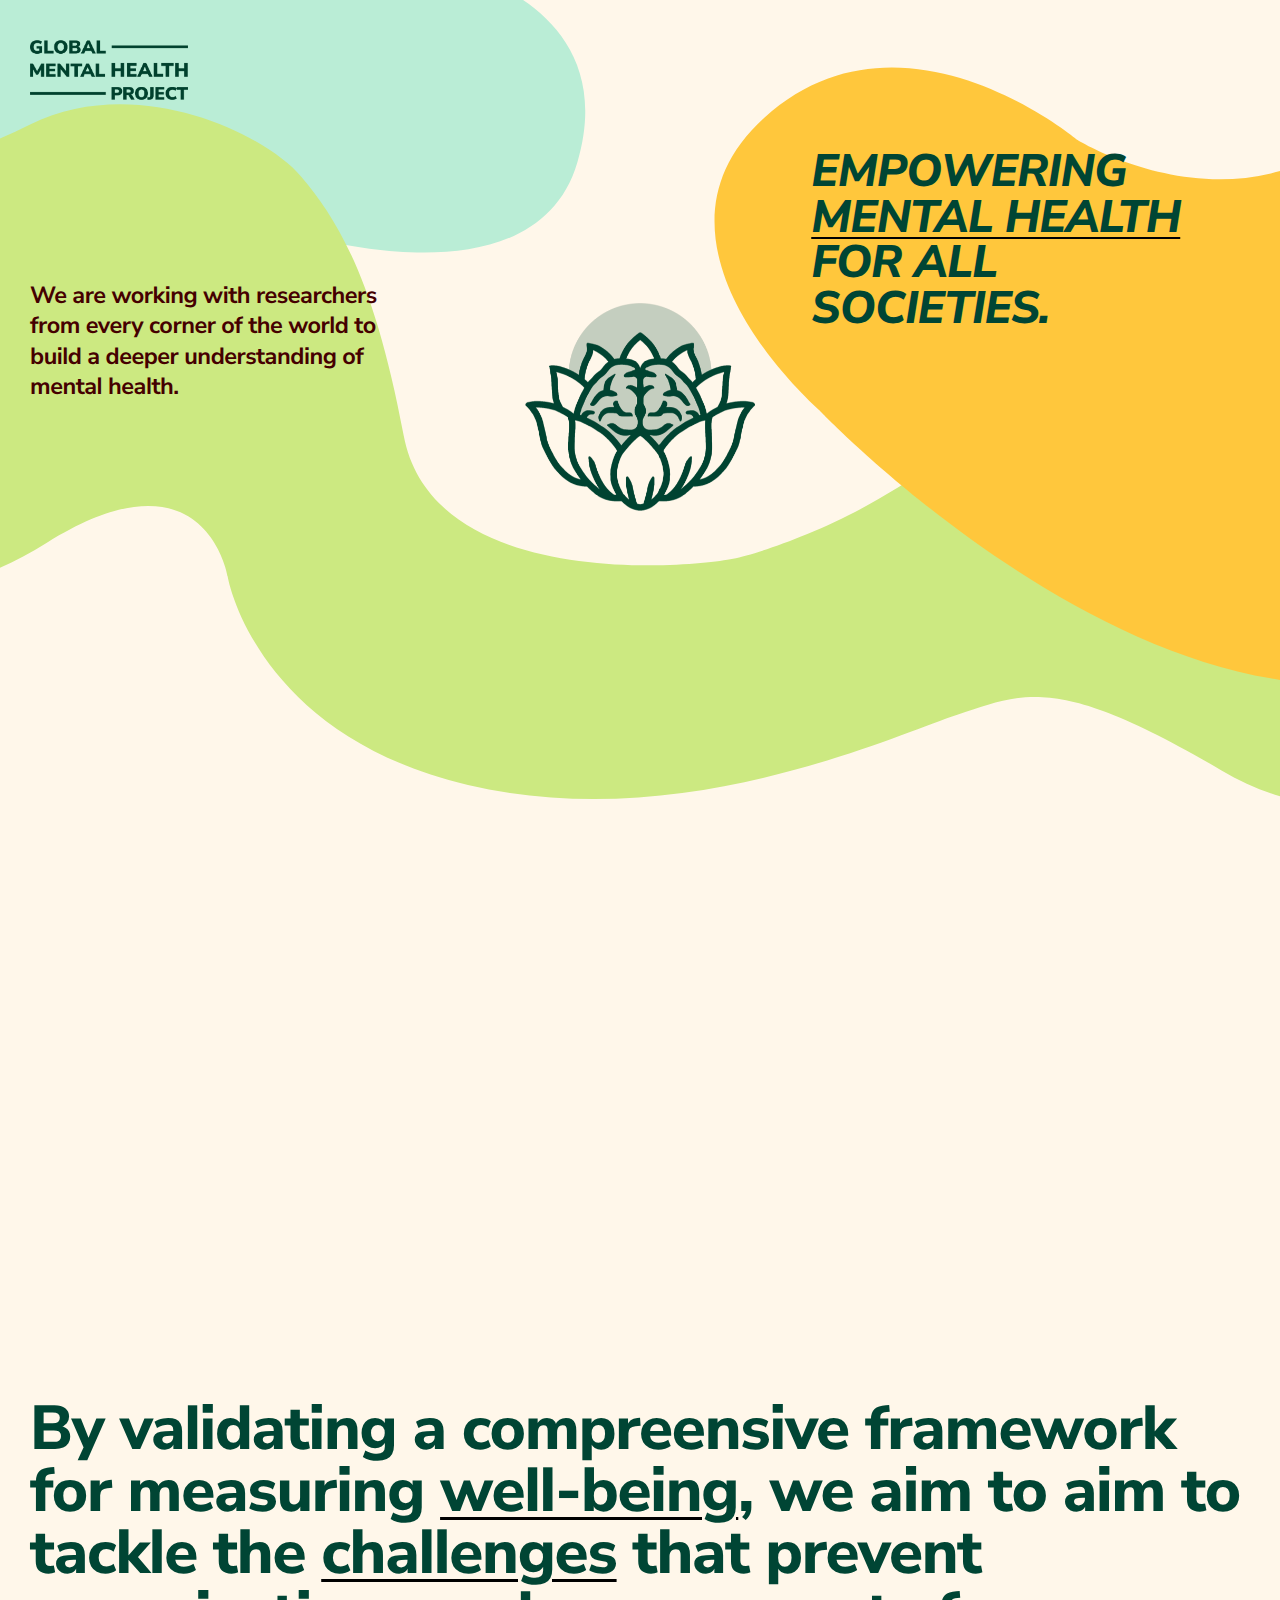
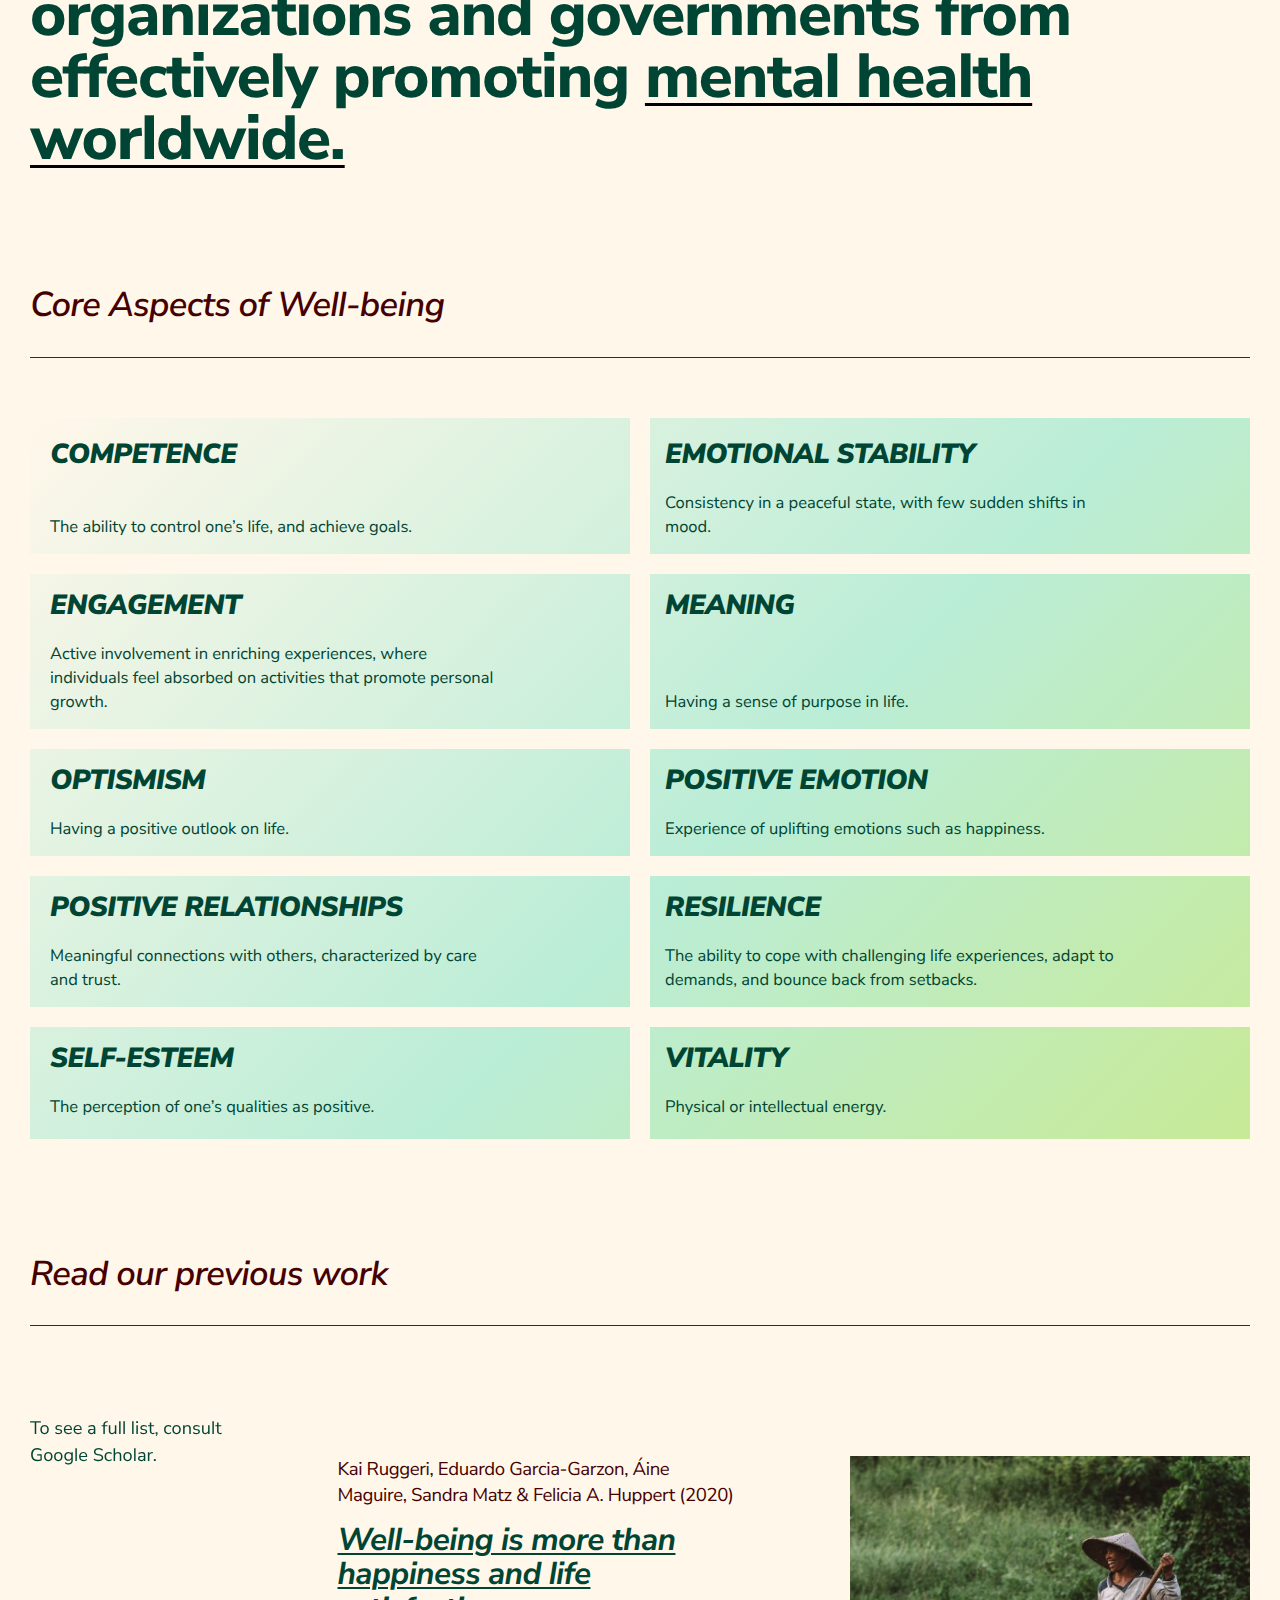
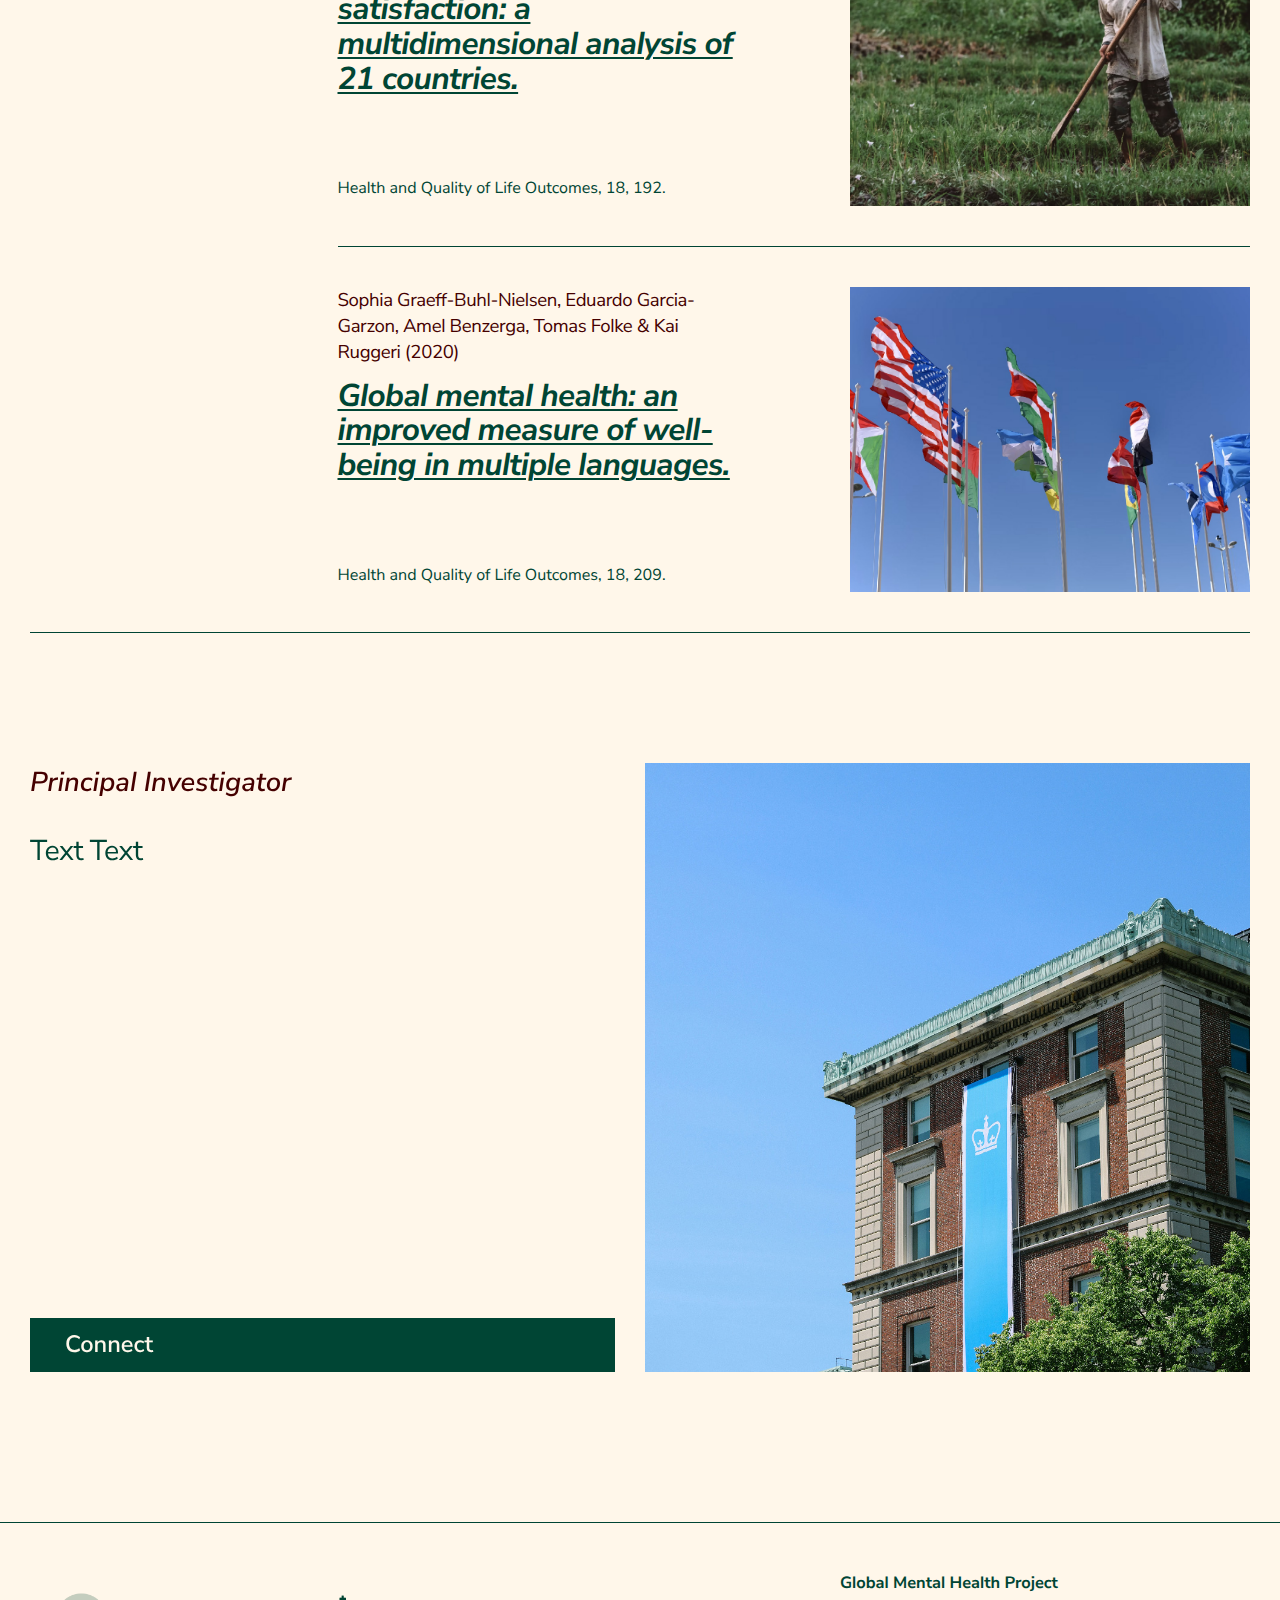
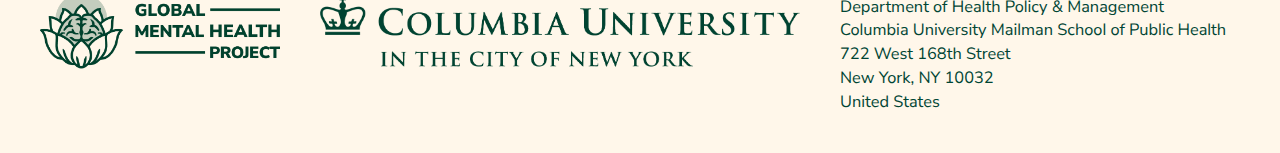
==== commit 5a4bc0e1: "Add files via upload" ====
--- a/index.html
+++ b/index.html
@@ -568,7 +568,6 @@
     flex-direction: column;
     padding-bottom: 40px;
     padding-top: 40px;
-    border-bottom: 1px solid #004534;
 }
 
 @media (min-width: 768px) {
@@ -1341,7 +1340,7 @@
     line-height: 1.45;
     padding: 10px;
     position: relative;
-    transition: background-color .4s cubic-bezier(.16,1,.3,1),color .4s cubic-bezier(.16,1,.3,1);
+    transition: background-color .5s cubic-bezier(.18,2,.5,1),color .5s cubic-bezier(.18,2,.5,1);
     background-color: #004534;
 }
 
@@ -1555,7 +1554,71 @@
 }
 
 
-.higlight_text_bold-link:focus.default,.higlight_text_bold-link:hover.default {
+@keyframes floating {
+    0% {
+        transform: translate(0px, 0px);
+    }
+    50% {
+        transform: translate(0px, -15px); 
+    }
+    100% {
+        transform: translate(0px, 0px); 
+    }
+}
+
+.higlight_text_bold {
+    color: var(--c-text);
+    font-size: 331%;
+    color: #004534;
+    font-family: "Nunito Sans", sans-serif;
+    font-weight: 800;
+    letter-spacing: -.02em;
+    line-height: 1;
+    margin-top:120px;
+
+}
+
+@media(min-width: 400px)and (max-width:1999px) {
+    .higlight_text_bold {
+        font-size:calc(30px + 2.5vw)
+    }
+}
+
+@media(min-width: 2000px) {
+    .higlight_text_bold {
+        font-size:80px
+    }
+}
+
+
+.higlight_text_t {
+    box-shadow: inset 0 0 0 var(--c-bg);
+    color: #004534;
+    position: relative;
+    text-decoration: underline;
+    -webkit-text-decoration-color: var(--c-text);
+    text-decoration-color: var(--c-text);
+    text-decoration-thickness: .05em;
+    text-underline-offset: .1em;
+    transition: box-shadow .4s cubic-bezier(.16,1,.3,1),color .4s cubic-bezier(.16,1,.3,1),-webkit-text-decoration-color .4s cubic-bezier(.16,1,.3,1);
+    transition: text-decoration-color .4s cubic-bezier(.16,1,.3,1),box-shadow .4s cubic-bezier(.16,1,.3,1),color .4s cubic-bezier(.16,1,.3,1);
+    transition: text-decoration-color .4s cubic-bezier(.16,1,.3,1),box-shadow .4s cubic-bezier(.16,1,.3,1),color .4s cubic-bezier(.16,1,.3,1),-webkit-text-decoration-color .4s cubic-bezier(.16,1,.3,1);
+}
+
+@media(prefers-reduced-motion:reduce) {
+    .higlight_text_t {
+        transition: none
+    }
+}
+
+.higlight_text_t:focus,.higlight_text_t:hover {
+    box-shadow: inset 0 -1.2em 0 var(--c-bg);
+    color: #004534;
+    -webkit-text-decoration-color: var(--c-text);
+    text-decoration-color: var(--c-text)
+}
+
+.higlight_text_t:focus.default,.higlight_text_t:hover.default {
     --c-bg-light: #ea3d3e;
     --c-bg: #baedd6;
     --c-text: #0045348;
@@ -1568,7 +1631,8 @@
     text-decoration-color: var(--c-bg-light)
 }
 
-.higlight_text_bold-link:focus.starter,.higlight_text_bold-link:hover.starter {
+
+.higlight_text_t:focus.starter,.higlight_text_t:hover.starter {
     --c-bg-light: #84a873;
     --c-bg: #cde982;
     --c-text: #004534;
@@ -1581,43 +1645,6 @@
     text-decoration-color: var(--c-bg-light)
 }
 
-
-@keyframes floating {
-    0% {
-        transform: translate(0px, 0px);
-    }
-    50% {
-        transform: translate(0px, -15px); 
-    }
-    100% {
-        transform: translate(0px, 0px); 
-    }
-}
-
-.higlight_text_bold {
-    color: var(--c-text);
-    font-size: 331%;
-    color: #004534;
-    font-family: "Nunito Sans", sans-serif;
-    font-weight: 800;
-    letter-spacing: -.02em;
-    line-height: 1;
-    margin-top:120px;
-
-}
-
-@media(min-width: 400px)and (max-width:1999px) {
-    .higlight_text_bold {
-        font-size:calc(30px + 2.5vw)
-    }
-}
-
-@media(min-width: 2000px) {
-    .higlight_text_bold {
-        font-size:80px
-    }
-}
-
 </style>
 </head>
 <body>
@@ -1674,7 +1701,7 @@
                                  </div>
 
                 <div class="lantop_left ">
-                    <h1 class="lantop_title">EMPOWERING <a class="higlight_text starter" data-loaded-3="">MENTAL HEALTH</a> FOR ALL SOCIETIES.</h1>
+                    <h1 class="lantop_title">EMPOWERING <a class="higlight_text_t starter" data-loaded-3="">MENTAL HEALTH</a> FOR ALL SOCIETIES.</h1>
 
 
                 </div>
@@ -1732,9 +1759,9 @@
           
                     <section class="ct-block higlight_text_b alignfull">
                         <h1 class="higlight_text_bold">
-                            By validating a compreensive framework for measuring <a class="higlight_text default">well-being</a>, we aim to aim to tackle the 
-                            <a class="higlight_text default">challenges</a> that prevent organizations and governments from effectively promoting 
-                            <a class="higlight_text default">mental health worldwide.</a>
+                            By validating a compreensive framework for measuring <a class="higlight_text_t default">well-being</a>, we aim to aim to tackle the 
+                            <a class="higlight_text_t default">challenges</a> that prevent organizations and governments from effectively promoting 
+                            <a class="higlight_text_t default">mental health worldwide.</a>
                         </h1>
                     
             </section>       
@@ -1884,7 +1911,7 @@
                                 
                                                 <ul class="bconnectlinks">
                                                                 <li>
-                                                <a class="bconnectlink" href="" data-loaded-3="">
+                                                <a class="bconnectlink" href="">
                                                     <span class="bconnet"> Connect</span>
                                                     
                                                 </a>
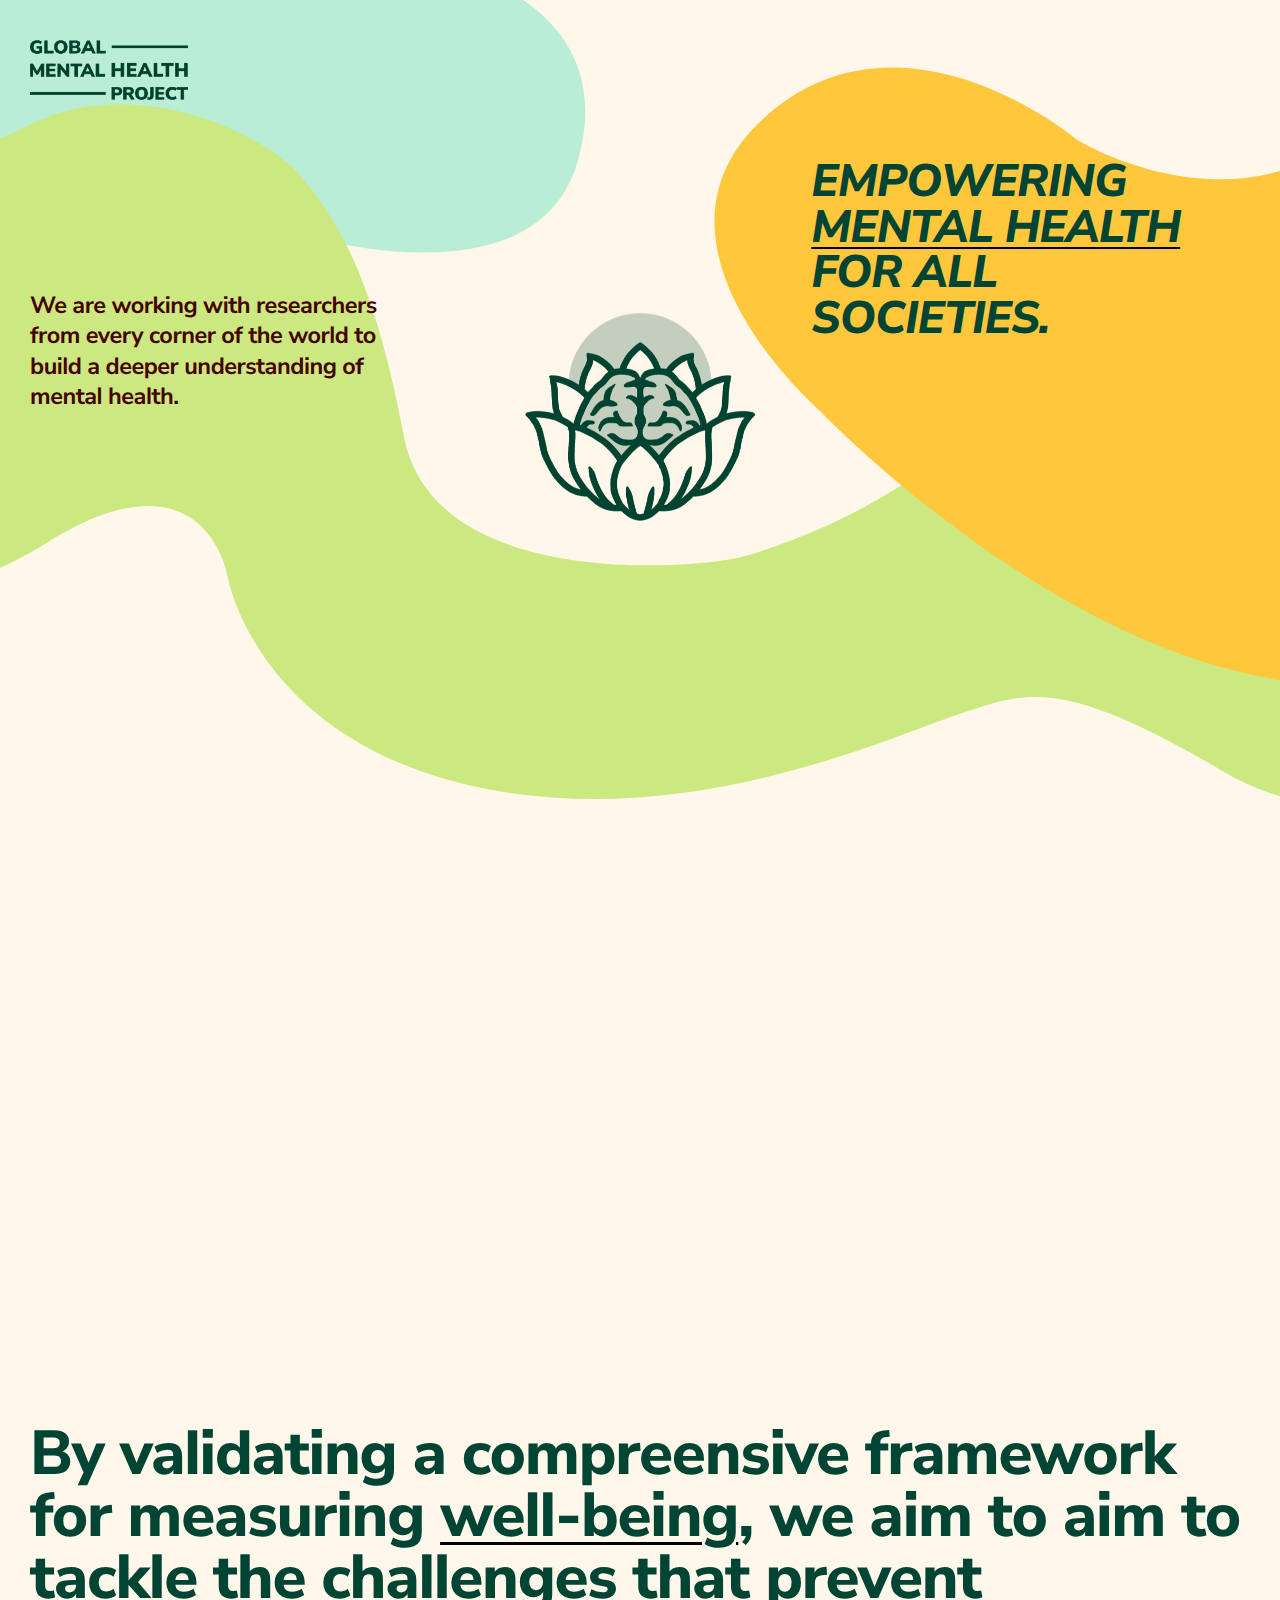
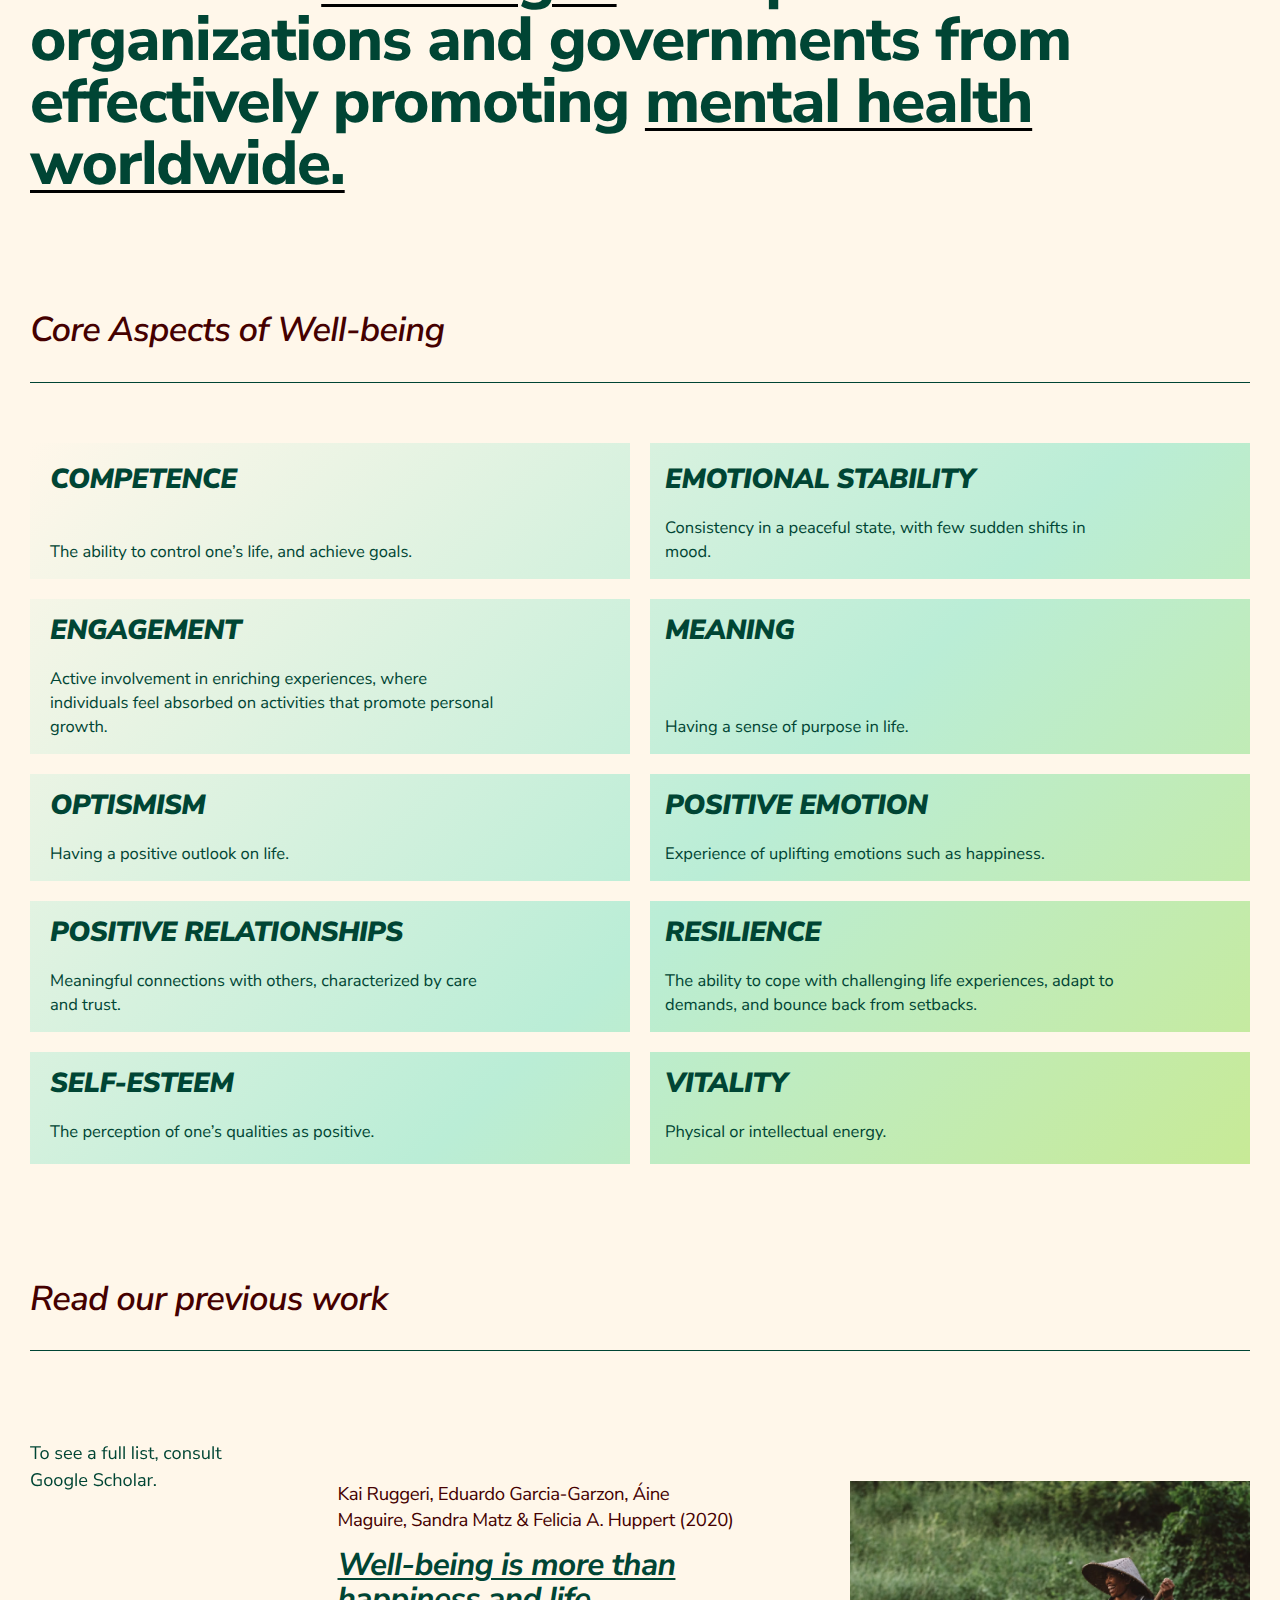
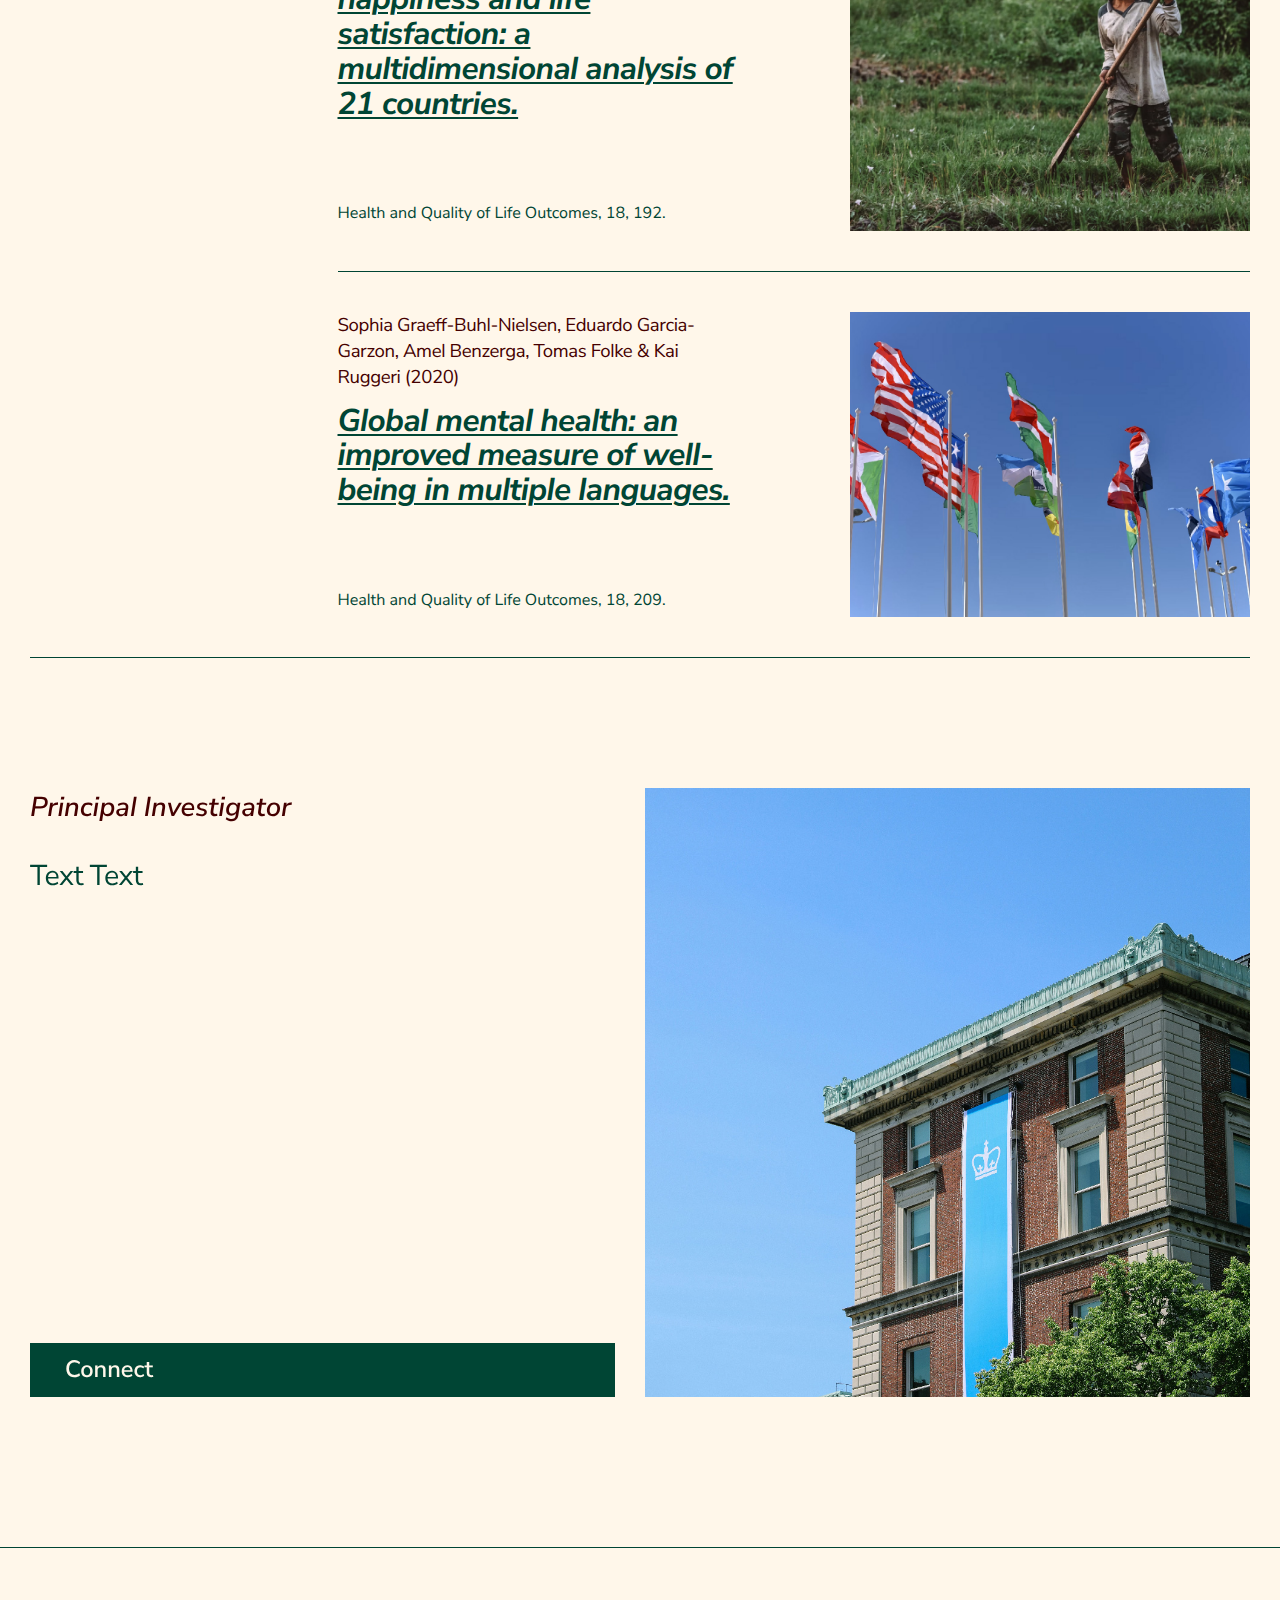
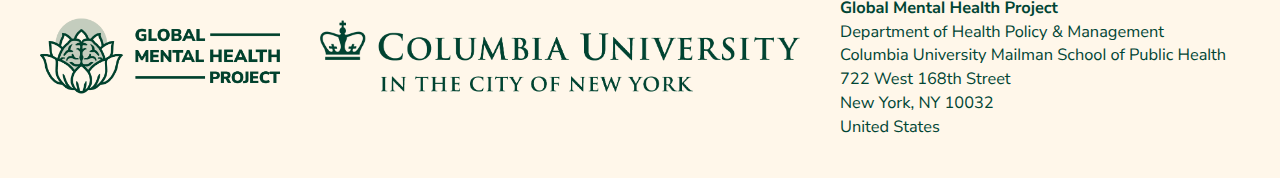
==== commit ff9bd0d8: "Add files via upload" ====
--- a/index.html
+++ b/index.html
@@ -1,1998 +1,345 @@
 <!DOCTYPE html>
 <html lang="en">
+
 <head>
-<meta charset="UTF-8">
-<meta name="viewport" content="width=device-width, initial-scale=1.0">
-<title>GMH Project</title>
-<link rel="icon" type="image/x-icon" href="favicon.ico">
-<link rel="stylesheet" href="https://stackpath.bootstrapcdn.com/bootstrap/4.5.2/css/bootstrap.min.css">
-<link rel="preconnect" href="https://fonts.googleapis.com">
-<link rel="preconnect" href="https://fonts.gstatic.com" crossorigin>
-<link href="https://fonts.googleapis.com/css2?family=Nunito+Sans:ital,opsz,wght@0,6..12,200..1000;1,6..12,200..1000&display=swap" rel="stylesheet">
-
-<style>
-a, art, body, div, figure, footer, h1, h2, header, html, img, li, nav, p, section, span, strong, ul, video {
-    border: 0;
-    font: inherit;
-    font-size: 100%;
-    margin: 0;
-    padding: 0;
-    vertical-align: baseline;
-}
-
-art, figure, footer, header, img, nav, section {
-    display: block;
-}
-
-video {
-    *zoom: 1;
-    max-width: 100%;
-    display: inline-block;
-    *display: inline;
-}
-
-svg:not(:root) {
-    overflow: hidden;
-}
-
-body {
-    line-height: 1;
-}
-
-strong {
-    font-weight: 700;
-}
-
-ul {
-    list-style: none;
-}
-
-a {
-    color: #004534;
-    text-decoration: none;
-}
-
-a:hover, a:focus {
-    color: #82c7a8;
-    text-decoration: none;
-}
-
-html {
-    --mouse-x: 0;
-    --mouse-y: 0;
-    --scroll-y: 0;
-}
-
-@font-face {
-    font-display: auto;
-    font-family: "Nunito Sans", sans-serif;
-    font-style: normal;
-    font-weight: 400;
-}
-
-@font-face {
-    font-display: auto;
-    font-family: "Nunito Sans", sans-serif;
-    font-style: italic;
-    font-weight: 400;
-}
-
-@font-face {
-    font-display: auto;
-    font-family: "Nunito Sans", sans-serif;
-    font-style: normal;
-    font-weight: 700;
-}
-
-@font-face {
-    font-display: auto;
-    font-family: "Nunito Sans", sans-serif;
-    font-style: italic;
-    font-weight: 700;
-}
-
-.visually-hidden {
-    overflow: hidden;
-    clip: rect(0 0 0 0);
-    border: 0;
-    height: 1px;
-    margin: -1px;
-    padding: 0;
-    position: absolute;
-    width: 1px;
-}
-
-.themew,
-:root {
-    --c-bg-light: #ebeae3;
-    --c-bg: #fff;
-    --c-border-dark: #000;
-    --c-border-light: #e5e5e5;
-    --c-border: #d1d1d1;
-    --c-text-rbg: 0, 0, 0;
-    --c-pop: #ea3d3e;
-    --c-text-light: rgba(0, 0, 0, 0.54);
-    --c-text-light-large: rgba(0, 0, 0, 0.42);
-    --c-text: #000;
-    --c-error: #ea3d3e;
-}
-
-:root {
-    --rotation: 0deg;
-}
-
-*,
-:after,
-:before {
-    box-sizing: border-box;
-}
-
-*::selection {
-    color: var(--c-bg);
-    background: var(--c-text);
-    text-shadow: none;
-}
-
-*::-moz-selection {
-    color: var(--c-bg);
-    background: var(--c-text);
-    text-shadow: none;
-}
-
-body {
-    font-feature-settings: "ss02";
-    -webkit-font-smoothing: antialiased;
-    text-rendering: geometricPrecision;
-    color: #004534;
-    font-family: "Nunito Sans", sans-serif;
-    font-size: 16px;
-    line-height: 1.45;
-    font-weight: 400;
-}
-
-@media (min-width: 400px) and (max-width: 1999px) {
-    body {
-        font-size: calc(15px + 0.25vw);
-    }
-}
-
-@media (min-width: 2000px) {
-    body {
-        font-size: 20px;
-    }
-}
-
-a[data-type="external"] {
-    cursor: ne-resize;
-}
-
-.base {
-    background-color: #fff7ea;
-    display: -ms-flexbox;
-    display: flex;
-    min-height: 100vh;
-    -ms-flex-direction: column;
-    flex-direction: column;
-    position: relative;
-}
-
-#content {
-    flex-grow: 1;
-    -ms-flex-positive: 1;
-    outline: 0;
-}
-
-.imgi {
-    width: 100%;
-}
-
-.bold_text {
-    position: relative;
-}
-
-.bold_text > :last-child {
-    margin-bottom: 0;
-}
-
-@media (min-width: 768px) {
-    .bold_text {
-        position: relative;
-    }
-}
-
-.paper_sec{
-    padding-left: 30px;
-    padding-right: 30px;
-    padding-top: 90px;
-    padding-bottom: 130px;
-}
-
-@media (min-width: 768px) {
-    .paper_sec{
-        padding-left: 30px;
-        padding-right: 30px;
-    }
-}
-
-.paper_wrap {
-    border-bottom: 1px solid #004534;
-    margin-bottom: 10px;
-    position: relative;
-}
-
-@media (min-width: 1070px) {
-    .paper_wrap {
-        display: grid;
-        -ms-flex-align: start;
-        align-items: flex-start;
-        -moz-column-gap: 10px;
-        column-gap: 10px;
-        grid-template-columns: repeat(12, 1fr);
-    }
-}
-
-.textmore {
-    margin-bottom: 60px;
-}
-
-@media (min-width: 1070px) {
-    .textmore {
-        grid-column: 1 / span 2;
-        height: -webkit-fit-content;
-        height: -moz-fit-content;
-        height: fit-content;
-        margin-bottom: 0;
-        position: sticky;
-        position: -webkit-sticky;
-        top: 20px;
-    }
-}
-
-.footer {
-    --c-bg-light: hsla(0, 0%, 100%, 0.18);
-    --c-bg: #fff7ea;
-    --c-border-light: hsla(0, 0%, 100%, 0.18);
-    --c-border: hsla(0, 0%, 100%, 0.18);
-    --c-border-dark: #004534;
-    --c-text-light-large: hsla(0, 0%, 100%, 0.36);
-    --c-text-rbg: 255, 255, 255;
-    --c-error: #ffe72d;
-    align-items: stretch;
-    background-color: var(--c-bg);
-    display: flex;
-    flex-direction: column;
-    padding: 28px 20px 30px;
-    position: relative;
-    margin-top: 150px;
-    border-top: 1px solid var(--c-border-dark);
-}
-
-@media (min-width: 768px) {
-    .footer {
-        padding-bottom: 30px;
-        padding-left: 30px;
-        padding-right: 30px;
-        padding-top: 38px;
-    }
-}
-
-.footer_bottom {
-    display: grid;
-    padding-top: 15px;
-    row-gap: 10px;
-    width: 100%;
-    grid-template-columns: 1fr 2fr minmax(400px, 1fr);
-    gap: 40px;
-    padding: 10px;
-}
-
-.grid-item {
-}
-
-.header {
-    color: var(--c-text);
-    font-family: "Nunito Sans", sans-serif;
-    font-size: 16px;
-    font-weight: 400;
-    left: 0;
-    line-height: 1.3;
-    position: absolute;
-    right: 0;
-    top: 0;
-    z-index: 20;
-}
-
-@media (min-width: 400px) and (max-width: 1999px) {
-    .header {
-        font-size: calc(15.75px + 0.0625vw);
-    }
-}
-
-@media (min-width: 2000px) {
-    .header {
-        font-size: 17px;
-    }
-}
-
-.headerx_inner {
-    padding-left: 20px;
-    padding-right: 20px;
-    padding-top: 30px;
-}
-
-@media (min-width: 768px) {
-    .headerx_inner {
-        padding-left: 30px;
-        padding-right: 30px;
-    }
-}
-
-@media (min-width: 600px) {
-    .headerx_inner {
-        padding-top: 40px;
-    }
-}
-
-.lim {
-    height: 100%;
-    width: 100%;
-    object-fit: cover;
-    transition: opacity 0.4s cubic-bezier(0.16, 1, 0.3, 1);
-}
-
-@media (prefers-reduced-motion: reduce) {
-    .lim {
-        transition: none;
-    }
-}
-
-.lim.llod {
-    opacity: 1;
-}
-
-.lim__wrapper {
-    position: relative;
-    overflow: hidden;
-    line-height: 0;
-}
-
-.lim__wrapper .lim {
-    position: absolute;
-    top: 0;
-    right: 0;
-    bottom: 0;
-    left: 0;
-    width: 100%;
-    height: 100%;
-}
-
-.lim_pcont {
-    display: block;
-    width: 100%;
-    background-color: var(--c-bg-light);
-    pointer-events: none;
-    transition: opacity 0.4s cubic-bezier(0.16, 1, 0.3, 1);
-}
-
-@media (prefers-reduced-motion: reduce) {
-    .lim_pcont {
-        transition: none;
-    }
-}
-
-.logo {
-    display: flex;
-    color: var(--c-pop);
-    line-height: 1;
-}
-
-.lantop {
-    padding-left: 20px;
-    padding-right: 20px;
-    padding-top: 190px;
-}
-
-@media (min-width: 1070px) {
-    .lantop {
-        padding-top: 190px;
-    }
-}
-
-@media (min-width: 1371px) {
-    .lantop {
-        padding-left: 30px;
-        padding-right: 30px;
-    }
-
-    .lantop.no-overline {
-        padding-top: 110px;
-        background-image: url(./your-image.svg);
-        background-repeat: no-repeat;
-        background-attachment: scroll;
-        background-size: 100vw;
-    }
-}
-
-@media (max-width: 1370px) {
-    .lantop {
-        padding-left: 30px;
-        padding-right: 30px;
-    }
-
-    .lantop.no-overline {
-        padding-top: 130px;
-        background-image: url(./your-image.svg);
-        background-repeat: no-repeat;
-        background-attachment: scroll;
-        background-position: center;
-        -webkit-background-size: cover;
-    }
-}
-
-.lantop_grid {
-    align-items: flex-start;
-    display: flex;
-    flex-direction: column;
-}
-
-@media (min-width: 1070px) {
-    .lantop_grid {
-        align-items: start;
-        column-gap: 10px;
-        display: grid;
-        grid-template-columns: repeat(13, 1fr);
-    }
-}
-
-.lantop_left {
-    display: flex;
-    flex-direction: column;
-    width: 95%;
-}
-
-@media (min-width: 1070px) {
-    .lantop_left {
-        grid-column: 8 / span 6;
-        padding-top: 0px;
-    }
-}
-
-.lantop_title {
-    color: #004534;
-    font-family: "Nunito Sans", sans-serif;
-    font-size: 288%;
-    font-weight: 800;
-    letter-spacing: -0.02em;
-    line-height: 1;
-    padding-bottom: 5px;
-    font-style: italic;
-}
-
-@media (min-width: 400px) and (max-width: 1380px) {
-    .lantop_title {
-        font-size: 275%;
-    }
-}
-
-@media (min-width: 2000px) {
-    .lantop_title {
-        font-size: 331%;
-    }
-}
-
-.lantop_right {
-    display: flex;
-    flex-direction: column;
-    width: 80%;
-}
-
-@media (min-width: 1070px) {
-    .lantop_right {
-        grid-column: 1 / span 6;
-        padding-top: 25%;
-    }
-}
-
-.lantop_subtitle {
-    font-family: "Nunito Sans", sans-serif;
-    font-size: 155%;
-    font-weight: 700;
-    letter-spacing: -0.02em;
-    line-height: 1.3;
-    width: 90%;
-    color: #450000;
-}
-
-@media (min-width: 400px) and (max-width: 1999px) {
-    .lantop_subtitle {
-        font-size: calc(15.5px + 0.625vw);
-        padding-top: 29px;
-    }
-}
-
-@media (min-width: 2000px) {
-    .lantop_subtitle {
-        font-size: 35px;
-    }
-}
-
-@media (min-width: 768px) {
-    .lantop_subtitle {
-        width: 80%;
-    }
-}
-
-@media (min-width: 1070px) {
-    .lantop_subtitle {
-        padding-top: 0.4em;
-        width: 100%;
-    }
-}
-
-.lantop_figure {
-    margin-top: 0px;
-}
-
-@media (min-width: 768px) {
-    .lantop_figure {
-        margin-top: 3%;
-    }
-}
-
-.lantop_img-wrapper {
-    aspect-ratio: 16 / 9;
-}
-
-.paper_link {
-    column-gap: 10px;
-    display: flex;
-    flex-direction: column;
-    padding-bottom: 40px;
-    padding-top: 40px;
-    border-bottom: 1px solid #004534;
-}
-
-@media (min-width: 768px) {
-    .paper_link {
-        align-items: center;
-        grid-template-columns: repeat(9, 1fr);
-        display: grid;
-        row-gap: 80px;
-    }
-}
-
-
-.paper_link2 {
-    column-gap: 10px;
-    display: flex;
-    flex-direction: column;
-    padding-bottom: 40px;
-    padding-top: 40px;
-}
-
-@media (min-width: 768px) {
-    .paper_link2 {
-        align-items: center;
-        grid-template-columns: repeat(9, 1fr);
-        display: grid;
-        row-gap: 80px;
-    }
-}
-
-.journ_img-wrapper {
-    grid-row: 1 / span 2;
-    grid-column: 6 / span 4;
-    height: 100%;
-}
-
-.journ_img {
-    transition: transform 0.4s cubic-bezier(0.16, 1, 0.3, 1);
-}
-
-@media (prefers-reduced-motion: reduce) {
-    .journ_img {
-        transition: none;
-    }
-}
-
-.paper_link:focus .journ_img,
-.paper_link:hover .journ_img {
-    transform: scale(1.05);
-}
-
-.paper_link2:focus .journ_img,
-.paper_link2:hover .journ_img {
-    transform: scale(1.05);
-}
-
-.authors_cont.highlight {
-    margin-top: 25px;
-}
-
-@media (min-width: 768px) {
-    .authors_cont {
-        grid-column: 1 / span 6;
-    }
-
-    .authors_cont.highlight {
-        grid-column: 1 / span 4;
-        grid-row-start: 1;
-        margin-top: 0;
-        margin-bottom: auto;
-    }
-}
-
-.authors {
-    color: #450000;
-    font-family: "Nunito Sans", sans-serif;
-    font-size: 15px;
-    letter-spacing: -0.02em;
-    font-weight: 400;
-    line-height: 1.4;
-    padding-bottom: 15px;
-}
-
-@media (min-width: 2000px) {
-    .authors {
-        font-size: 26px;
-    }
-}
-
-.paper_title {
-    color: #004534;
-    font-family: "Nunito Sans", sans-serif;
-    font-size: 28px;
-    font-weight: 700;
-    letter-spacing: -0.02em;
-    line-height: 1.1;
-    text-decoration-color: rgba(0, 0, 0, 0);
-    text-underline-offset: 0.1em;
-    text-decoration: underline;
-    transition: text-decoration-color 0.4s cubic-bezier(0.16, 1, 0.3, 1);
-    font-style: italic;
-    text-decoration-thickness: 2px;
-}
-
-@media (min-width: 400px) and (max-width: 1999px) {
-    .paper_title {
-        font-size: calc(25px + 0.75vw);
-    }
-}
-
-@media (min-width: 2000px) {
-    .paper_title {
-        font-size: 40px;
-    }
-}
-
-@media (prefers-reduced-motion: reduce) {
-    .paper_title {
-        transition: none;
-    }
-}
-
-.paper_link:focus .paper_title,
-.paper_link:hover .paper_title {
-    text-decoration-color: currentColor;
-}
-
-.paper_link2:focus .paper_title,
-.paper_link2:hover .paper_title {
-    text-decoration-color: currentColor;
-}
-
-.journal_n {
-    display: flex;
-    flex-direction: row;
-    margin-top: 60px;
-}
-
-@media (min-width: 768px) {
-    .journal_n {
-        flex-direction: column;
-        grid-column: 8 / span 2;
-        margin-top: 0;
-    }
-
-    .journal_n.highlight {
-        grid-column: 1 / span 4;
-        grid-row-start: 2;
-        margin-top: auto;
-    }
-}
-
-/* Eve Tease Info Location */
-.journal {
-    color: #004534;
-    font-family: "Nunito Sans", sans-serif;
-    font-size: 18px;
-    line-height: 1.45;
-    font-weight: 400;
-}
-
-@media (min-width: 400px) and (max-width: 1999px) {
-    .journal {
-        font-size: calc(14.5px + 0.125vw);
-    }
-}
-
-@media (min-width: 2000px) {
-    .journal {
-        font-size: 18px;
-    }
-}
-
-.journal {
-    margin-right: 60px;
-}
-
-@media (min-width: 768px) {
-    .journal {
-        margin-right: 0;
-        margin-bottom: 5px;
-    }
-}
-
-.wellb {
-    padding-left: 20px;
-    padding-right: 20px;
-    padding-top: 80px;
-    margin-top: 65px;
-}
-
-@media (min-width: 1070px) {
-    .wellb {
-        padding-top: 80px;
-    }
-}
-
-@media (min-width: 768px) {
-    .wellb {
-        padding-left: 30px;
-        padding-right: 30px;
-    }
-}
-
-.wellb_content {
-    border-bottom: 1px solid #004534;
-    padding-bottom: 30px;
-}
-
-@media (min-width: 1070px) {
-    .wellb_content {
-        align-items: end;
-        column-gap: 10px;
-        display: grid;
-        grid-template-columns: repeat(12, 1fr);
-    }
-}
-
-.wellb_hf {
-    display: flex;
-    flex-direction: column;
-}
-
-@media (min-width: 768px) {
-    .wellb_hf {
-        grid-column: 1 / span 7;
-    }
-}
-
-.wellb_more {
-    color: #450000;
-    font-family: "Nunito Sans", sans-serif;
-    font-size: 28px;
-    font-weight: 600;
-    letter-spacing: -0.02em;
-    line-height: 1.2;
-    font-style: italic;
-}
-
-@media (min-width: 400px) and (max-width: 1999px) {
-    .wellb_more {
-        font-size: calc(25px + 0.75vw);
-    }
-}
-
-@media (min-width: 2000px) {
-    .wellb_more {
-        font-size: 28px;
-    }
-}
-
-
-.rect_content {
-    display: flex;
-    display: -ms-flexbox;
-    -ms-flex-direction: column;
-    flex-direction: column;
-    margin-top: 65px;
-    row-gap: 10px;
-    background: linear-gradient(-45deg, #fff7ea, #f9bdac, #ffc73b, #f5e65b, #f9cddc, #cce981, #baedd6, #fff7ea);
-    background-size: 400% 400%;
-    animation: gradient 15s ease infinite;
-}
-
-@keyframes gradient {
-  0% {
-    background-position: 0% 50%;
-  }
-  50% {
-    background-position: 100% 50%;
-  }
-  100% {
-    background-position: 0% 50%;
-  }
-}
-
-@media(min-width: 1381px) {
-    .rect_content {
-        display:grid;
-        gap: 10px;
-        grid-template-columns: repeat(5,1fr)
-    }
-}
-
-@media(max-width: 1380px) {
-    .rect_content {
-        display:grid;
-        gap: 10px;
-        grid-template-columns: repeat(2,1fr)
-    }
-}
-
-.rect_area {
-    display: -ms-flexbox;
-    display: flex;
-    -ms-flex-direction: column;
-    flex-direction: column;
-    padding: 20px;
-    outline: 15px solid #fff7ea;
-}
-
-@media(min-width: 768px) {
-    .rect_area {
-        padding:30px
-    }
-}
-
-.rect_area_text,.rect_area_title {
-    max-width: 500px;
-    width: 90%
-}
-
-.rect_area_text a,.rect_area_title a {
-    text-decoration: underline
-}
-
-@media(min-width: 1070px) {
-    .rect_area_text,.rect_area_title {
-        width:80%
-    }
-}
-
-.bimg-wrapper,.bimage {
-    height: 100%
-}
-
-.rect_area_title {
-    color: #004534;
-    font-family: "Nunito Sans", sans-serif;
-    font-size: 28px;
-    letter-spacing: -.02em;
-    line-height: 1.2;
-    font-weight: 900;
-    text-transform: uppercase;
-    font-style: italic;
-    margin-bottom: auto;
-
-}
-
-@media(min-width: 400px)and (max-width:1999px) {
-    .rect_area_title {
-        font-size:calc(25px + .75vw)
-    }
-}
-
-@media(min-width: 2000px) {
-    .rect_area_title {
-        font-size:calc(25px + .75vw)
-    }
-}
-
-@media(min-width: 1070px) {
-    .rect_area_title {
-    }
-}
-
-.rect_area_text {
-    color: #004534;
-    font-family: "Nunito Sans", sans-serif;
-    font-size: 16px;
-    font-weight: 400;
-    line-height: 1.45;
-    margin-top: 20px
-}
-
-@media(min-width: 400px)and (max-width:1999px) {
-    .rect_area_text {
-        font-size:calc(15.75px + .0625vw)
-    }
-}
-
-@media(min-width: 2000px) {
-    .rect_area_text {
-        font-size:17px
-    }
-}
-
-.container_lotus {
-        position: relative;
-        overflow: visible; 
-        padding-bottom: 5%;
-        display: flex;
-        justify-content: center; 
-        align-items: flex-start;
-        padding-top: calc(10px + 8.1vw);
-    }
-
-.container_lotus2 {
-        display: none;
-    }
-
-@media(max-width: 1533px) {
-    .lantop_figure {
-        margin-top: 0px;
-    }
-    .wellb {
-        margin-top: 35px;
-    }
-    .rect_content {
-        margin-top: 40px;
-    }
-    .rect_area_title {
-        font-size: calc(18px + .75vw);
-    }
-
-    .rect_area {
-        padding: 20px;
-    } 
-    .authors {
-        font-size: calc(9px + .75vw);
-    }
-    .paper_title {
-        font-size: calc(22px + .75vw);
-    }
-
-    .lantop.no-overline {
-        padding-top: 160px;
-    }
-} 
-
-@media(max-width: 1380px) {
-    .paper_sec{
-        padding-bottom: 100px;
-
-    }
-
-    .lantop_figure {
-        margin-top: -15px;
-    }
-    .higlight_text_bold {
-        margin-top: 85px;
-    }
-    .wellb {
-        margin-top: 35px;
-    }
-    .rect_content {
-        margin-top: 40px;
-    }
-    .authors {
-        font-size: calc(9px + .75vw);
-    }
-    .paper_title {
-        font-size: calc(22px + .75vw);
-    }
-
-    .lantop.no-overline {
-        padding-top: 150px;
-    }
-
-    .footer_bottom-links {
-        flex-direction: column;
-    }
-    .lantop.no-overline {
-        background-image: url(./your-image2.svg);
-        background-position: top;
-        background-size: 100vw;
-    }
-    .container_lotus {
-        padding-bottom: 0px;
-        padding-top: calc(0px + 6vw);
-
-    }
-    .element-lotus {
-        height: 360px;
-    }
-    .lantop_title {
-        padding-left: 10%;
-        font-size: 250%;
-    }
-    
-
-}
-
-@media(max-width: 990px) {
-
-.lantop_figure {
-    margin-top: 0px;
-}
-
-.lantop_left {
-    width: 100%;
-    margin-top: 0px;
-}
-.lantop_title {
-    padding-left: 0px;
-}
-.container_lotus {
-    padding-top: 0px;
-    padding-bottom: 0px;
-    display: none !important;
-}
-.container_lotus2 {
-    padding-top: 0px;
-    padding-bottom: 0px;
-    display: initial;
-    margin-left: auto;
-    margin-right: auto;
-}
-.element-lotus {
-    width: calc(18vw);
-    height: 258px;
-
-}
-
-.paper_sec{
-    padding-top: 56px;
-
-}
-
-.lantop_grid {
-    align-items: normal;
-    flex-direction: column-reverse;
-}
-.lantop.no-overline {
-    padding-top: 5px;
-}
-.lantop_right {
-    width:100%;
-    margin-bottom: 67px;
-    margin-top: -2px;
-}
-
-.lantop.no-overline {
-    background-image: url(./your-image2.svg);
-}
-
-}
-
-.animation {
-    backface-visibility: hidden;
-    will-change: transform;
-    transition: transform .6s ease-in-out;
-    animation-duration: 8s !important;
-    animation-iteration-count: infinite;
-    animation-timing-function: ease-in-out;
-    animation-delay: 1.2s;
-    transition-delay: .3s !important;
-    vertical-align: top;
-    display: block;
-    position: relative;
-}
-
-.element-lotus {
-    z-index: 2;
-    width: calc(18vw);
-}
-
-.element-lotus2 {
-}
-
-@media(max-width: 1440px) {
-    .element-lotus2  {
-        width:100%;
-    }
-}
-
-@media(max-width: 1149px) {
-    .element-lotus2  {
-        
-    }
-
-    .footer_bottom  {
-        
-    grid-template-columns: 1fr 1fr;
-}
-}
-
-@media(max-width: 1178px) {
-    .element-lotus2  {
-        width: calc(50vw);
-        
-    }
-
-    .footer_bottom  {
-        
-    display: block;
-    margin-bottom: 30px;
-
-}
-.grid-item  {
-        
-    padding-top: 30px;
-    text-align: center;
-        
-    }
-}
-
-.element-lotus.active {
-    animation-name: floating;
-    animation-duration: 7s;
-    animation-iteration-count: infinite;
-    animation-timing-function: ease-in-out;
-    transform: none; 
-}
-.animation.right {
-
-}
-.animation.active {
-    opacity: 1;
-}
-@media (min-width: 1700px) {
-    .banner-animation .right {
-    }
-}
-
-.footer_content-bottom {
-    font-size: 90%;
-}
-
-.ct-block {
-    -ms-flex-align: start;
-    align-items: start;
-    grid-column-gap: 10px;
-    display: grid;
-    grid-template-columns: repeat(2,1fr);
-    margin-bottom: var(--block-spacing-mobile);
-    margin-top: var(--block-spacing-mobile);
-    z-index: 2;
-    position: relative;
-    margin-top: 0px;
-}
-
-
-.ct-block:first-child {
-    margin-top: 0
-}
-.ct-blockb:first-child {
-    margin-top: 0
-}
-.ct-block:last-child {
-    margin-bottom: 0
-}
-	.ct-blockb:last-child {
-    margin-bottom: 0
-}
-
-.ct-block.alignbleed,.ct-block.alignfull,.ct-block.alignleft,.ct-block.alignright,.ct-block.aligntext {
-    clear: both
-}
-
-.ct-block.alignbleed {
-    margin-left: -20px;
-    margin-right: -20px;
-    max-width: none;
-    position: relative
-}
-
-@media(min-width: 768px) {
-    .ct-block.alignbleed {
-        margin-left:-30px;
-        margin-right: -30px
-    }
-}
-
-.ct-block.alignfull {
-    max-width: none;
-    position: relative;
-    padding-left: 30px;
-    padding-right: 30px;
-    padding-top: 20px;
-    margin-bottom:0px;
-    margin-top: 0px;
-    color: #004534;
-}
-.ct-block.alignfulla {
-    max-width: none;
-    position: relative;
-    margin-bottom:0px;
-}
-
-.ct-block.alignfullb {
-    max-width: none;
-    position: relative;
-    padding-left: 30px;
-    padding-right: 30px;
-    padding-top: 50px;
-    padding-bottom: 100px;
-    background-color: #fff7ea;
-    margin-bottom:0px;
-}
-.ct-block.alignfullb>* {
-    grid-column-end: 3;
-    grid-column-start: 1
-}
-.ct-block.alignfull>* {
-    grid-column-end: 3;
-    grid-column-start: 1
-}
-
-@media(min-width: 1070px) {
-    .ct-block.alignfull>* {
-        grid-column-end:13;
-        grid-column-start: 1
-    }
-}
-@media(max-width: 755px) {
-.ct-block.alignfull {
-	padding-top: 50px;
-        padding-bottom: 70px;
-	padding-left: 21px;
-	padding-right:21px;
-}
-	}
-    
-
-@media (max-width: 700px) {
-    .element-lotus {
-        width: calc(22vw);
-        height: 195px;
-
-    }
-    .higlight_text_bold {
-        margin-top: 60px;
-
-    }
-    .wellb {
-        margin-top: 0px;
-        padding-top: 9px;
-
-    }
-    .ct-block.alignfull {
-        padding-top: 11px;
-
-    }
-    .paper_sec{
-        padding-top: 35px;
-        padding-bottom: 70px;
-
-    }
-    .authors {
-        font-size: calc(12px + .75vw);
-
-    }
-    .footer {
-        margin-top: 40px;
-    }
-
-}
-
-
-.bconnet {
-    margin-right: 40px;
-    position: relative;
-    -ms-transform: translateX(15px);
-    transform: translateX(15px);
-    transition: transform .4s cubic-bezier(.16,1,.3,1);
-    z-index: 1;
-    padding-left: 10px;
-
-}
-
-@media(prefers-reduced-motion:reduce) {
-    .bconnet {
-        transition: none
-    }
-}
-
-.bconnectlink:focus .bconnet,.bconnectlink:hover .bconnet {
-    -ms-transform: translateX(0);
-    transform: translateX(0)
-}
-
-
-.bconnectlinks {
-
-}
-
-@media(min-width: 1070px) {
-    .bconnectlinks {
-        margin-right:20px;
-        margin-top: auto
-    }
-}
-
-.bconnectlinks.one-link {
-    border-top: 0
-}
-
-.bconnectlink {
-    -ms-flex-align: baseline;
-    align-items: baseline;
-    border-bottom: 0px solid var(--c-text);
-    color: #fff7ea;
-    display: -ms-flexbox;
-    display: flex;
-    font-family: "Nunito Sans", sans-serif;
-    font-size: 150%;
-    font-weight: 600;
-    line-height: 1.45;
-    padding: 10px;
-    position: relative;
-    transition: background-color .5s cubic-bezier(.18,2,.5,1),color .5s cubic-bezier(.18,2,.5,1);
-    background-color: #004534;
-}
-
-@media(prefers-reduced-motion:reduce) {
-    .bconnectlink {
-        transition: none
-    }
-}
-
-@media(min-width: 400px)and (max-width:1999px) {
-    .bconnectlink {
-        font-size:130%
-    }
-}
-
-@media(min-width: 2000px) {
-    .bconnectlink {
-        font-size:130%
-    }
-}
-
-.bconnectlink:after {
-    background-color: #baedd6;
-    bottom: -1px;
-    content: "";
-    left: 0;
-    position: absolute;
-    right: 0;
-    top: -1px;
-    -ms-transform: scaleY(0);
-    transform: scaleY(0);
-    -ms-transform-origin: center bottom;
-    transform-origin: center bottom;
-    transition: transform .4s cubic-bezier(.16,1,.3,1);
-    z-index: 0
-}
-
-@media(prefers-reduced-motion:reduce) {
-    .bconnectlink:after {
-        transition: none
-    }
-}
-
-.bconnectlink:focus,.bconnectlink:hover {
-    color: #004534;
-}
-
-.bconnectlink:focus:after,.bconnectlink:hover:after {
-    -ms-transform: scaleY(100%);
-    transform: scaleY(100%)
-}
-
-.bconnectlink-text {
-    margin-right: 40px;
-    position: relative;
-    -ms-transform: translateX(15px);
-    transform: translateX(15px);
-    transition: transform .4s cubic-bezier(.16,1,.3,1);
-    z-index: 1;
-    padding-left: 10px;
-
-}
-
-@media(prefers-reduced-motion:reduce) {
-    .bconnectlink-text {
-        transition: none
-    }
-}
-
-.bconnectlink:focus .bconnectlink-text,.bconnectlink:hover .bconnectlink-text {
-    -ms-transform: translateX(0);
-    transform: translateX(0)
-}
-
-.textpi {
-    color: var(--c-text);
-    font-family: "Nunito Sans", sans-serif;
-    font-size: 90%;
-    font-weight: 400;
-    letter-spacing: -.02em;
-    margin-bottom: 65px;
-    line-height: 1.3;
-    margin-top: 35px;
-    color: #004534;
-
-}
-
-@media(min-width: 400px)and (max-width:1999px) {
-    .textpi {
-        font-size:calc(19px + .75vw)
-    }
-}
-
-@media(min-width: 2000px) {
-    .textpi {
-        font-size:35px
-    }
-}
-
-@media(min-width: 1070px) {
-    .textpi {
-        margin-bottom:120px;
-        max-width: 600px;
-        width: 80%;
-        margin-top: 30px;
-    }
-}
-
-
-.textpi_title {
-    color: #450000;
-    font-family: "Nunito Sans", sans-serif;
-    font-size: 28px;
-    font-weight: 600;
-    line-height: 1.45;
-    font-style: italic;
-}
-
-@media(min-width: 400px)and (max-width:1999px) {
-    .textpi_title {
-        font-size:150%
-    }
-}
-
-@media(min-width: 2000px) {
-    .textpi_title {
-        font-size:150%
-    }
-}
-
-.bpi_lef {
-    display: -ms-flexbox;
-    display: flex;
-    flex-direction: column;
-    -ms-flex-direction: column;
-    margin-bottom: 20px
-}
-
-@media(min-width: 768px) {
-    .bpi_lef {
-        margin-bottom:30px
-    }
-}
-
-@media(min-width: 1070px) {
-    .bpi_lef {
-        margin-bottom:0
-    }
-}
-
-
-.bpi_area {
-    display: -ms-flexbox;
-    display: flex;
-    -ms-flex-direction: column;
-    flex-direction: column
-}
-
-@media(min-width: 1070px) {
-    .bpi_area {
-        -moz-column-gap:10px;
-        column-gap: 10px;
-        display: grid;
-        grid-template-columns: repeat(2,1fr)
-    }
-}
-
-
-.paper_grid {
-    display: -ms-flexbox;
-    display: flex;
-    -ms-flex-direction: column;
-    flex-direction: column;
-    gap: 10px
-}
-
-.paper_grid.list {
-    gap: 0
-}
-
-@media(min-width: 600px) {
-    .paper_grid {
-        grid-gap:10px;
-        display: grid;
-        grid-template-columns: repeat(2,1fr)
-    }
-
-    .paper_grid.list {
-        display: -ms-flexbox;
-        display: flex;
-        -ms-flex-direction: column;
-        flex-direction: column;
-        gap: 0
-    }
-}
-
-@media(min-width: 1070px) {
-    .paper_grid {
-        grid-column:4/span 9
-    }
-}
-
-@media(min-width: 1200px) {
-    .paper_grid {
-        grid-template-columns:repeat(3,1fr)
-    }
-}
-
-.textmore_t:not(:first-child) {
-    margin-top: 25px
-}
-
-
-@keyframes floating {
-    0% {
-        transform: translate(0px, 0px);
-    }
-    50% {
-        transform: translate(0px, -15px); 
-    }
-    100% {
-        transform: translate(0px, 0px); 
-    }
-}
-
-.higlight_text_bold {
-    color: var(--c-text);
-    font-size: 331%;
-    color: #004534;
-    font-family: "Nunito Sans", sans-serif;
-    font-weight: 800;
-    letter-spacing: -.02em;
-    line-height: 1;
-    margin-top:120px;
-
-}
-
-@media(min-width: 400px)and (max-width:1999px) {
-    .higlight_text_bold {
-        font-size:calc(30px + 2.5vw)
-    }
-}
-
-@media(min-width: 2000px) {
-    .higlight_text_bold {
-        font-size:80px
-    }
-}
-
-
-.higlight_text_t {
-    box-shadow: inset 0 0 0 var(--c-bg);
-    color: #004534;
-    position: relative;
-    text-decoration: underline;
-    -webkit-text-decoration-color: var(--c-text);
-    text-decoration-color: var(--c-text);
-    text-decoration-thickness: .05em;
-    text-underline-offset: .1em;
-    transition: box-shadow .4s cubic-bezier(.16,1,.3,1),color .4s cubic-bezier(.16,1,.3,1),-webkit-text-decoration-color .4s cubic-bezier(.16,1,.3,1);
-    transition: text-decoration-color .4s cubic-bezier(.16,1,.3,1),box-shadow .4s cubic-bezier(.16,1,.3,1),color .4s cubic-bezier(.16,1,.3,1);
-    transition: text-decoration-color .4s cubic-bezier(.16,1,.3,1),box-shadow .4s cubic-bezier(.16,1,.3,1),color .4s cubic-bezier(.16,1,.3,1),-webkit-text-decoration-color .4s cubic-bezier(.16,1,.3,1);
-}
-
-@media(prefers-reduced-motion:reduce) {
-    .higlight_text_t {
-        transition: none
-    }
-}
-
-.higlight_text_t:focus,.higlight_text_t:hover {
-    box-shadow: inset 0 -1.2em 0 var(--c-bg);
-    color: #004534;
-    -webkit-text-decoration-color: var(--c-text);
-    text-decoration-color: var(--c-text)
-}
-
-.higlight_text_t:focus.default,.higlight_text_t:hover.default {
-    --c-bg-light: #ea3d3e;
-    --c-bg: #baedd6;
-    --c-text: #0045348;
-    --c-pop: #fab066;
-    --c-border-dark: #ffc7c8;
-    --c-border: rgba(234,61,62,.5);
-    --c-border-light: rgba(234,61,62,.2);
-    --c-text-light: rgba(255,199,200,.69);
-    -webkit-text-decoration-color: var(--c-bg-light);
-    text-decoration-color: var(--c-bg-light)
-}
-
-
-.higlight_text_t:focus.starter,.higlight_text_t:hover.starter {
-    --c-bg-light: #84a873;
-    --c-bg: #cde982;
-    --c-text: #004534;
-    --c-pop: #fab066;
-    --c-border-dark: #c1f4a8;
-    --c-border: rgba(132,168,115,.5);
-    --c-border-light: rgba(132,168,115,.2);
-    --c-text-light: rgba(193,244,168,.66);
-    -webkit-text-decoration-color: var(--c-bg-light);
-    text-decoration-color: var(--c-bg-light)
-}
-
-</style>
+    <meta charset="UTF-8">
+    <meta name="viewport" content="width=device-width, initial-scale=1.0">
+    <title>GMH Project</title>
+    <link rel="icon" type="image/x-icon" href="favicon.ico">
+    <link rel="stylesheet" href="https://stackpath.bootstrapcdn.com/bootstrap/4.5.2/css/bootstrap.min.css">
+    <link rel="preconnect" href="https://fonts.googleapis.com">
+    <link rel="preconnect" href="https://fonts.gstatic.com" crossorigin>
+    <link
+        href="https://fonts.googleapis.com/css2?family=Nunito+Sans:ital,opsz,wght@0,6..12,200..1000;1,6..12,200..1000&display=swap"
+        rel="stylesheet">
+
+    <meta name="description" content="">
+    <meta property="og:image" content="">
+
+    <link
+        href="https://fonts.googleapis.com/css2?family=Playfair+Display:ital,wght@0,900;1,800&family=Signika+Negative:wght@400;700&display=swap"
+        rel="stylesheet">
+    <link rel="shortcut icon" type="image/x-icon" href="/img/favicon.ico" />
+
+    <link rel="stylesheet" href="style.css">
+
 </head>
+
 <body>
 
     <div class="base">
-													
+
         <header class="header themew">
             <div class="headerx_inner">
 
-        
-                <nav class="headerx_main" aria-label="Primary">
-
-                    
-                    
+
+                <nav class="headerx_main">
+
+
+
                     <div class="headerx_logo">
-                        <a class="logo" href="/" aria-current="page" data-loaded-3="">
-            <span class="visually-hidden">Home</span>
-<svg 
- xmlns="http://www.w3.org/2000/svg"
- xmlns:xlink="http://www.w3.org/1999/xlink"
- width="158px" height="60px">
-<image  x="0px" y="0px" width="158px" height="60px"  xlink:href="[data-uri]" />
-</svg>
-
-
-        </a>
+                        <a class="logo" href="/">
+                            <span class="visually-hidden">Home</span>
+                            <svg xmlns="http://www.w3.org/2000/svg" xmlns:xlink="http://www.w3.org/1999/xlink" width="158px" height="60px">
+                                <image  x="0px" y="0px" width="158px" height="60px"  xlink:href="[data-uri]" />
+                            </svg>
+                        </a>
                     </div>
-                    
-                        
                 </nav>
             </div>
         </header>
-                                
-                                <main id="content" tabindex="-1"> 	<div>
-                
-        <header class="lantop no-overline">
-                <div class="lantop_grid ">
-                
-
-                    <div class="lantop_right ">
-                        <h2 class="lantop_subtitle">We are working with researchers from every corner of the world to build a deeper understanding of mental health.</h2>
-
-                                                    
-                                </div>
-
-                                <div class="container_lotus">
-                                    <svg 
-                                    xmlns="http://www.w3.org/2000/svg"
-                                    xmlns:xlink="http://www.w3.org/1999/xlink"
-                                    width="390px" height="409px" class="animation element-lotus right active">
-                                   <image  x="0px" y="0px" width="390px" height="409px" class="animation element-lotus right active" xlink:href="[data-uri]" />
-                                   </svg>
-
-                                 </div>
-
-                <div class="lantop_left ">
-                    <h1 class="lantop_title">EMPOWERING <a class="higlight_text_t starter" data-loaded-3="">MENTAL HEALTH</a> FOR ALL SOCIETIES.</h1>
-
-
-                </div>
-                <div class="container_lotus2">
-                    <svg 
-                    xmlns="http://www.w3.org/2000/svg"
-                    xmlns:xlink="http://www.w3.org/1999/xlink"
-                    width="200px" height="409px" class="animation element-lotus right active">
-                   <image  x="0px" y="0px" width="200px" height="409px" class="animation element-lotus right active" xlink:href="[data-uri]